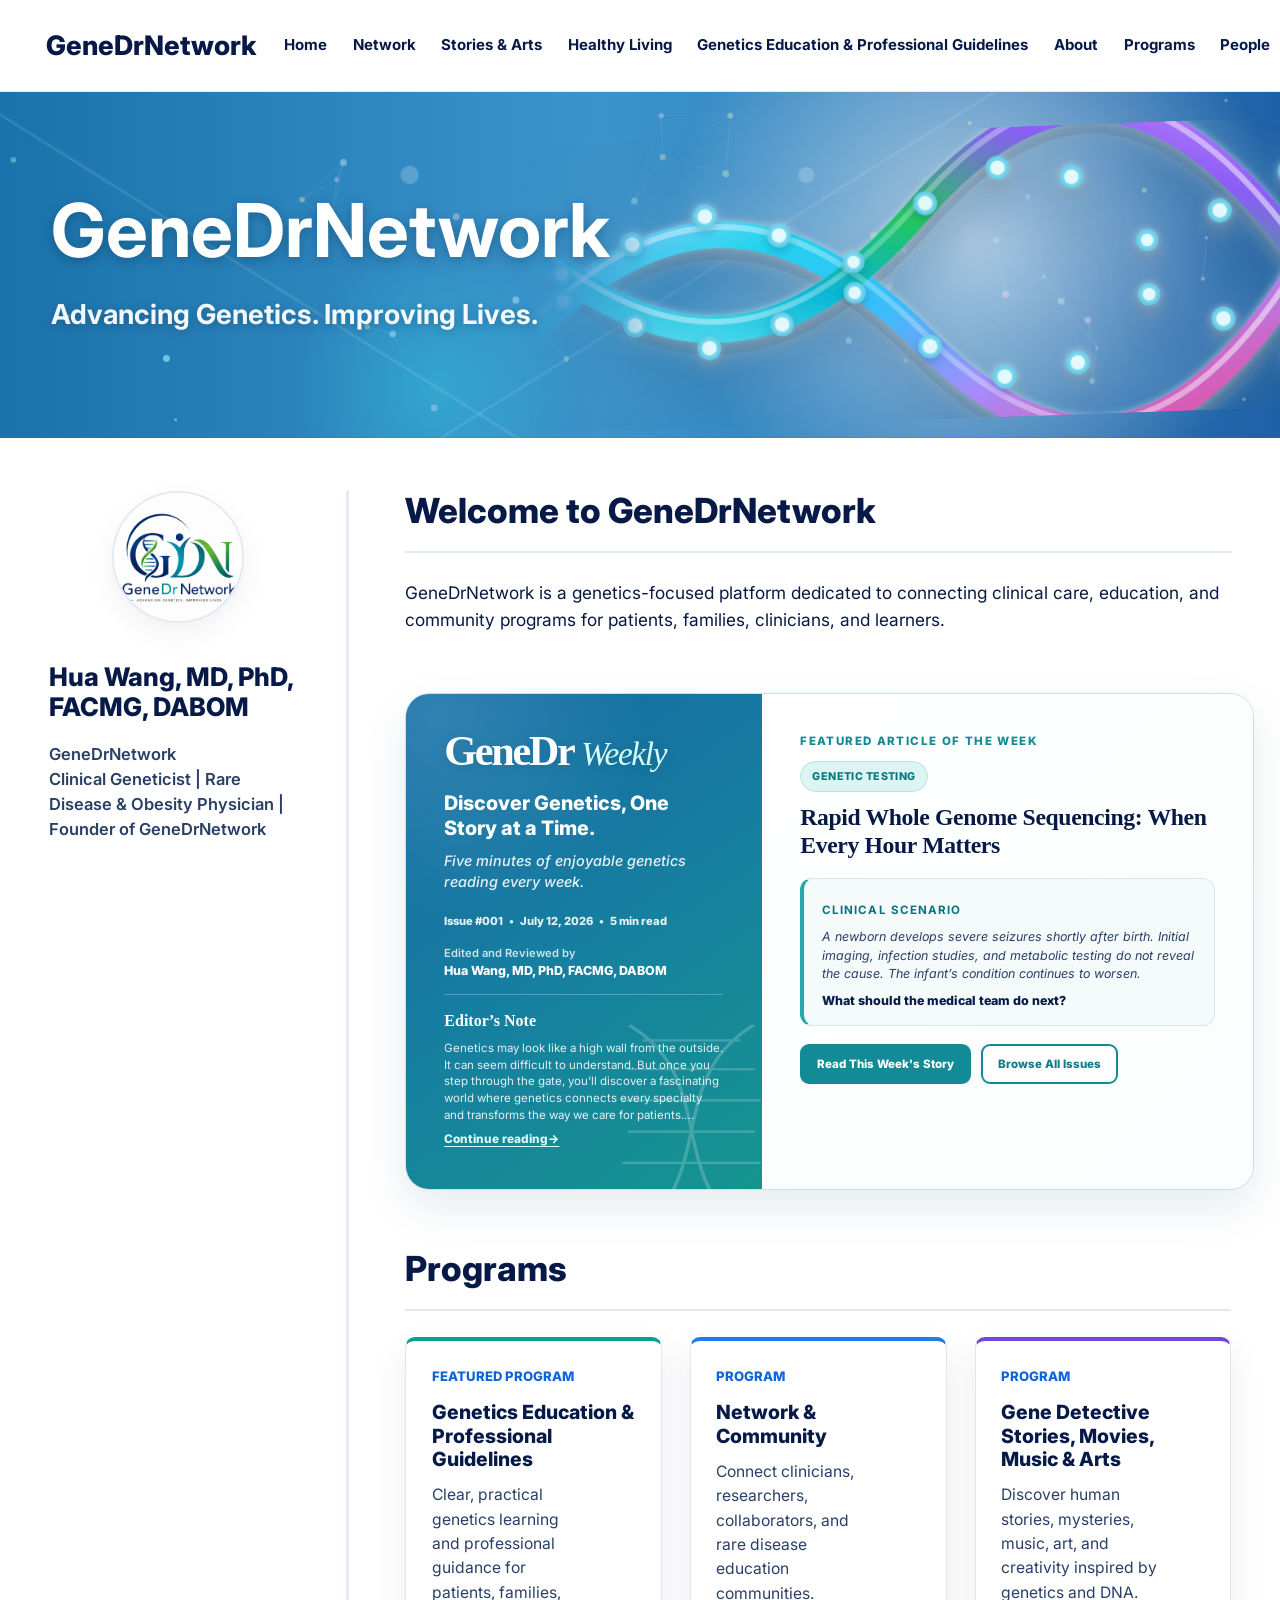
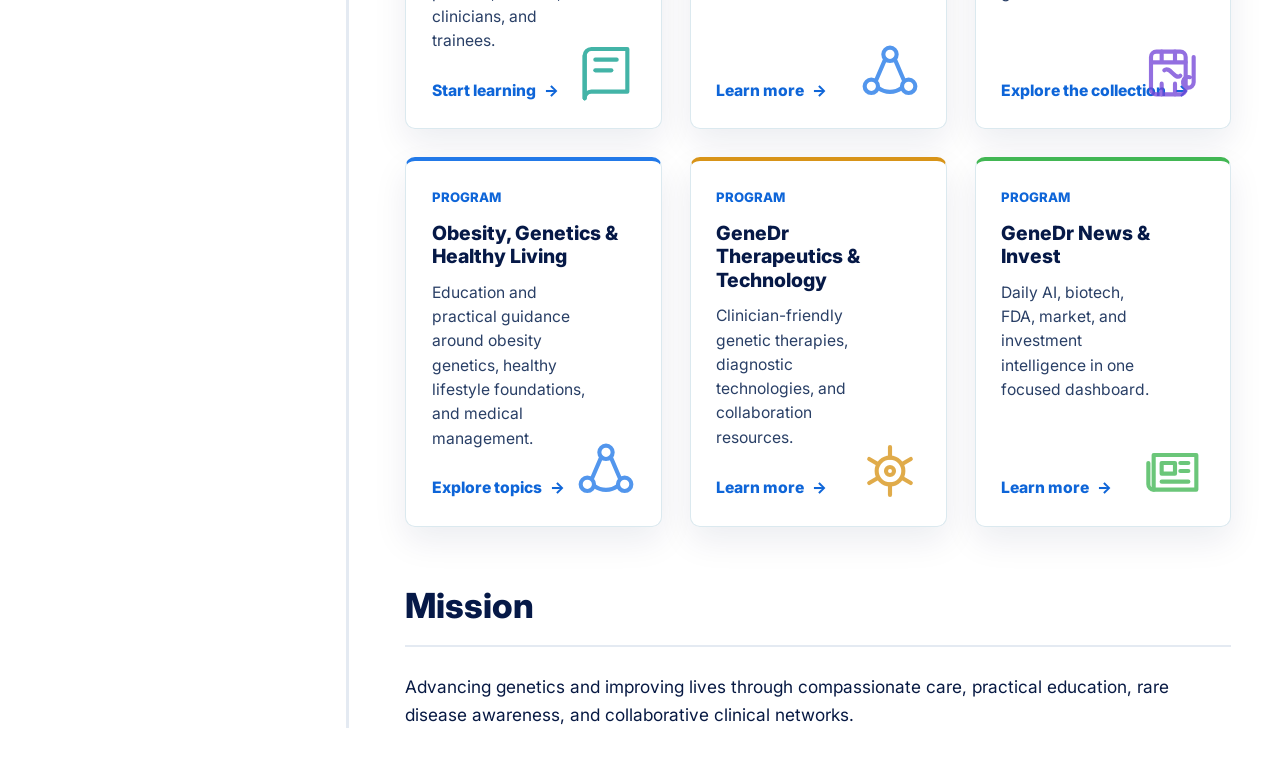
==== index.html @ 2ed2ae22 "Add GeneDr Weekly editorial workflow" ====
<!doctype html>
<html lang="en">
  <head>
    <meta charset="utf-8" />
    <meta name="viewport" content="width=device-width, initial-scale=1" />
    <meta
      name="description"
      content="GeneDrNetwork advances genetics and improves lives through clinical programs, network and community programs, genetics education, Gene Detective Stories, Movies, Music &amp; Arts, therapeutics and technology updates, and GeneDr News &amp; Invest."
    />
    <title>GeneDrNetwork</title>
    <link rel="icon" type="image/png" href="assets/genedrnetwork-logo.png" />
    <meta property="og:title" content="GeneDrNetwork" />
    <meta property="og:description" content="Advancing Genetics. Improving Lives." />
    <meta property="og:image" content="assets/genedrnetwork-logo.png" />
    <link rel="preconnect" href="https://fonts.googleapis.com" />
    <link rel="preconnect" href="https://fonts.gstatic.com" crossorigin />
    <link
      href="https://fonts.googleapis.com/css2?family=Inter:wght@400;500;600;700;800&display=swap"
      rel="stylesheet"
    />
    <link rel="stylesheet" href="styles.css?v=20260713-editorial" />
  </head>
  <body>
    <header class="site-header">
      <a class="site-title" href="#top">GeneDrNetwork</a>
      <nav class="site-nav" aria-label="Primary navigation">
        <a href="#top">Home</a>
        <a href="programs/network-community.html">Network</a>
        <a href="programs/genedrresearch.html">Stories &amp; Arts</a>
        <a href="programs/clinical-genetics-network.html">Healthy Living</a>
        <a href="programs/genetics-education.html">Genetics Education &amp; Professional Guidelines</a>
        <a href="#about">About</a>
        <a href="#programs">Programs</a>
        <a href="#people">People</a>
        <a href="mailto:info@genedrnetwork.org">Contact</a>
        <span class="search-icon" aria-hidden="true"></span>
      </nav>
    </header>

    <main id="top">
      <section class="hero-banner" aria-labelledby="page-title">
        <canvas id="network-canvas" aria-hidden="true"></canvas>
        <div class="hero-dna" aria-hidden="true">
          <svg viewBox="0 0 820 300" role="img">
            <defs>
              <linearGradient id="dnaLeft" x1="0" y1="0.2" x2="1" y2="0.8">
                <stop offset="0" stop-color="#7dd3fc" />
                <stop offset="0.18" stop-color="#22d3ee" />
                <stop offset="0.42" stop-color="#38bdf8" />
                <stop offset="0.68" stop-color="#a78bfa" />
                <stop offset="1" stop-color="#ec4899" />
              </linearGradient>
              <linearGradient id="dnaRight" x1="1" y1="0.1" x2="0" y2="0.9">
                <stop offset="0" stop-color="#c084fc" />
                <stop offset="0.22" stop-color="#8b5cf6" />
                <stop offset="0.5" stop-color="#22c55e" />
                <stop offset="0.72" stop-color="#06b6d4" />
                <stop offset="1" stop-color="#67e8f9" />
              </linearGradient>
              <linearGradient id="dnaHighlight" x1="0" y1="0" x2="1" y2="0">
                <stop offset="0" stop-color="#ffffff" stop-opacity="0.85" />
                <stop offset="0.45" stop-color="#ffffff" stop-opacity="0.35" />
                <stop offset="1" stop-color="#ffffff" stop-opacity="0.78" />
              </linearGradient>
              <linearGradient id="rungBlue" x1="0" y1="0" x2="1" y2="1">
                <stop offset="0" stop-color="#bff3ff" />
                <stop offset="0.55" stop-color="#38bdf8" />
                <stop offset="1" stop-color="#0f6fa8" />
              </linearGradient>
              <linearGradient id="rungPink" x1="0" y1="0" x2="1" y2="1">
                <stop offset="0" stop-color="#ffe1f4" />
                <stop offset="0.55" stop-color="#f472b6" />
                <stop offset="1" stop-color="#9d3a93" />
              </linearGradient>
              <linearGradient id="rungGreen" x1="0" y1="0" x2="1" y2="1">
                <stop offset="0" stop-color="#eaffb8" />
                <stop offset="0.55" stop-color="#84cc16" />
                <stop offset="1" stop-color="#29906b" />
              </linearGradient>
              <linearGradient id="rungYellow" x1="0" y1="0" x2="1" y2="1">
                <stop offset="0" stop-color="#fff7c2" />
                <stop offset="0.55" stop-color="#fbbf24" />
                <stop offset="1" stop-color="#d97706" />
              </linearGradient>
              <linearGradient id="rungPurple" x1="0" y1="0" x2="1" y2="1">
                <stop offset="0" stop-color="#eee5ff" />
                <stop offset="0.55" stop-color="#a78bfa" />
                <stop offset="1" stop-color="#6d28d9" />
              </linearGradient>
              <filter id="dnaSoftShadow" x="-20%" y="-30%" width="140%" height="160%">
                <feDropShadow dx="0" dy="10" stdDeviation="9" flood-color="#06264f" flood-opacity="0.28" />
                <feDropShadow dx="0" dy="0" stdDeviation="4" flood-color="#e0fbff" flood-opacity="0.55" />
              </filter>
            </defs>
            <g class="dna-helix-3d" filter="url(#dnaSoftShadow)">
              <path class="dna-strand dna-strand-shadow" d="M-20 218 C135 62 265 62 410 218 C550 368 690 360 840 94" />
              <path class="dna-strand dna-strand-shadow" d="M-20 82 C135 238 265 238 410 82 C550 -68 690 -60 840 206" />
              <path class="dna-strand dna-strand-left" d="M-20 218 C135 62 265 62 410 218 C550 368 690 360 840 94" />
              <path class="dna-strand dna-strand-right" d="M-20 82 C135 238 265 238 410 82 C550 -68 690 -60 840 206" />
              <path class="dna-strand-highlight" d="M-20 210 C135 54 265 54 410 210 C550 360 690 352 840 86" />
              <path class="dna-strand-highlight" d="M-20 74 C135 230 265 230 410 74 C550 -76 690 -68 840 198" />
              <g class="dna-rungs">
                <line class="rung-blue" x1="38" y1="164" x2="38" y2="136" />
                <line class="rung-green" x1="112" y1="108" x2="112" y2="192" />
                <line class="rung-pink" x1="188" y1="82" x2="188" y2="218" />
                <line class="rung-yellow" x1="264" y1="104" x2="264" y2="196" />
                <line class="rung-purple" x1="340" y1="166" x2="340" y2="134" />
                <line class="rung-blue" x1="416" y1="224" x2="416" y2="76" />
                <line class="rung-green" x1="492" y1="258" x2="492" y2="42" />
                <line class="rung-pink" x1="568" y1="246" x2="568" y2="54" />
                <line class="rung-yellow" x1="644" y1="178" x2="644" y2="122" />
                <line class="rung-purple" x1="720" y1="94" x2="720" y2="206" />
                <line class="rung-blue" x1="794" y1="56" x2="794" y2="244" />
              </g>
              <g class="dna-nodes">
                <circle cx="38" cy="164" r="9" />
                <circle cx="38" cy="136" r="9" />
                <circle cx="112" cy="108" r="10" />
                <circle cx="112" cy="192" r="10" />
                <circle cx="188" cy="82" r="10" />
                <circle cx="188" cy="218" r="10" />
                <circle cx="264" cy="104" r="10" />
                <circle cx="264" cy="196" r="10" />
                <circle cx="340" cy="166" r="9" />
                <circle cx="340" cy="134" r="9" />
                <circle cx="416" cy="224" r="10" />
                <circle cx="416" cy="76" r="10" />
                <circle cx="492" cy="258" r="10" />
                <circle cx="492" cy="42" r="10" />
                <circle cx="568" cy="246" r="10" />
                <circle cx="568" cy="54" r="10" />
                <circle cx="644" cy="178" r="9" />
                <circle cx="644" cy="122" r="9" />
                <circle cx="720" cy="94" r="10" />
                <circle cx="720" cy="206" r="10" />
                <circle cx="794" cy="56" r="10" />
                <circle cx="794" cy="244" r="10" />
              </g>
            </g>
          </svg>
        </div>
        <div class="hero-overlay">
          <h1 id="page-title">GeneDrNetwork</h1>
          <p>Advancing Genetics. Improving Lives.</p>
        </div>
      </section>

      <div class="page-shell">
        <aside class="profile-sidebar" id="people" aria-label="Founder profile">
          <img class="profile-logo" src="assets/genedrnetwork-logo.png" alt="GeneDrNetwork logo" />
          <h2>Hua Wang, MD, PhD, FACMG, DABOM</h2>
          <p class="profile-affiliation">GeneDrNetwork</p>
          <p>
            Clinical Geneticist | Rare Disease &amp; Obesity Physician | Founder of
            GeneDrNetwork
          </p>
        </aside>

        <article class="main-content">
          <section id="about">
            <h2>Welcome to GeneDrNetwork</h2>
            <p>
              GeneDrNetwork is a genetics-focused platform dedicated to connecting clinical
              care, education, and community programs for patients, families, clinicians,
              and learners.
            </p>
          </section>

          <section id="genedr-weekly" aria-labelledby="weekly-section-title">
            <div id="weekly-feature" aria-live="polite"></div>
          </section>

          <section id="programs">
            <h2>Programs</h2>
            <div class="program-grid">
              <a class="program-card program-card-education" href="programs/genetics-education.html">
                <span class="program-label">Featured program</span>
                <strong>Genetics Education &amp; Professional Guidelines</strong>
                <p>Clear, practical genetics learning and professional guidance for patients, families, clinicians, and trainees.</p>
                <span class="learn-more">Start learning</span>
                <span class="program-icon" aria-hidden="true">
                  <svg viewBox="0 0 24 24">
                    <path d="M4 5.5A2.5 2.5 0 0 1 6.5 3H20v16H6.5A2.5 2.5 0 0 0 4 21.5Z" />
                    <path d="M4 5.5v16" />
                    <path d="M8 7h8" />
                    <path d="M8 11h6" />
                  </svg>
                </span>
              </a>
              <a class="program-card program-card-cgn" href="programs/network-community.html">
                <span class="program-label">Program</span>
                <strong>Network &amp; Community</strong>
                <p>Connect clinicians, researchers, collaborators, and rare disease education communities.</p>
                <span class="learn-more">Learn more</span>
                <span class="program-icon" aria-hidden="true">
                  <svg viewBox="0 0 24 24">
                    <circle cx="12" cy="5" r="2.5" />
                    <circle cx="5" cy="17" r="2.5" />
                    <circle cx="19" cy="17" r="2.5" />
                    <path d="M10.2 6.8 6.8 14.7" />
                    <path d="M13.8 6.8 17.2 14.7" />
                    <path d="M7.6 17.6a7.2 7.2 0 0 0 8.8 0" />
                  </svg>
                </span>
              </a>
              <a class="program-card program-card-research" href="programs/genedrresearch.html">
                <span class="program-label">Program</span>
                <strong>Gene Detective Stories, Movies, Music &amp; Arts</strong>
                <p>Discover human stories, mysteries, music, art, and creativity inspired by genetics and DNA.</p>
                <span class="learn-more">Explore the collection</span>
                <span class="program-icon" aria-hidden="true">
                  <svg viewBox="0 0 24 24">
                    <rect x="3" y="4" width="13" height="16" rx="2" />
                    <path d="M3 8h13M7 4v4m5-4v4M7 16v4m5-4v4M8 11c2-2 4 4 6 2" />
                    <path d="M19 6v9.5a2 2 0 1 1-1.5-1.94" />
                  </svg>
                </span>
              </a>
              <a class="program-card program-card-cgn" href="programs/clinical-genetics-network.html">
                <span class="program-label">Program</span>
                <strong>Obesity, Genetics &amp; Healthy Living</strong>
                <p>Education and practical guidance around obesity genetics, healthy lifestyle foundations, and medical management.</p>
                <span class="learn-more">Explore topics</span>
                <span class="program-icon" aria-hidden="true">
                  <svg viewBox="0 0 24 24">
                    <circle cx="12" cy="5" r="2.5" />
                    <circle cx="5" cy="17" r="2.5" />
                    <circle cx="19" cy="17" r="2.5" />
                    <path d="M10.2 6.8 6.8 14.7" />
                    <path d="M13.8 6.8 17.2 14.7" />
                    <path d="M7.6 17.6a7.2 7.2 0 0 0 8.8 0" />
                  </svg>
                </span>
              </a>
              <a class="program-card program-card-technology" href="programs/therapeutics-technology-updates.html?v=20260620-6">
                <span class="program-label">Program</span>
                <strong>GeneDr Therapeutics &amp; Technology</strong>
                <p>Clinician-friendly genetic therapies, diagnostic technologies, and collaboration resources.</p>
                <span class="learn-more">Learn more</span>
                <span class="program-icon" aria-hidden="true">
                  <svg viewBox="0 0 24 24">
                    <path d="M12 3v4" />
                    <path d="M12 17v4" />
                    <path d="M4.2 7.5 7.6 9.5" />
                    <path d="M16.4 14.5l3.4 2" />
                    <path d="M19.8 7.5l-3.4 2" />
                    <path d="M7.6 14.5l-3.4 2" />
                    <circle cx="12" cy="12" r="5" />
                    <circle cx="12" cy="12" r="1.5" />
                  </svg>
                </span>
              </a>
              <a class="program-card program-card-news" href="programs/genedrnews.html">
                <span class="program-label">Program</span>
                <strong>GeneDr News &amp; Invest</strong>
                <p>Daily AI, biotech, FDA, market, and investment intelligence in one focused dashboard.</p>
                <span class="learn-more">Learn more</span>
                <span class="program-icon" aria-hidden="true">
                  <svg viewBox="0 0 24 24">
                    <path d="M4 6h16v13H4z" />
                    <path d="M7 9h5v4H7z" />
                    <path d="M14 9h3" />
                    <path d="M14 12h3" />
                    <path d="M7 16h10" />
                    <path d="M2 9v8a2 2 0 0 0 2 2" />
                  </svg>
                </span>
              </a>
            </div>
          </section>

          <section>
            <h2>Mission</h2>
            <p>
              Advancing genetics and improving lives through compassionate care, practical
              education, rare disease awareness, and collaborative clinical networks.
            </p>
          </section>
        </article>
      </div>
    </main>
    <script src="data/genedr-weekly-settings.js?v=20260713-editorial"></script>
    <script src="data/genedr-weekly-issues.js?v=20260713-editorial"></script>
    <script src="assets/genedr-weekly.js?v=20260713-editorial"></script>
    <script src="script.js"></script>
  </body>
</html>
---- styles.css ----
:root {
  --ink: #071943;
  --muted: #293f66;
  --line: #e4eaf2;
  --teal: #1daec4;
  --navy: #061947;
  --blue: #2279e8;
  --green: #42b754;
  --purple: #7547d8;
  --sidebar: #f7fbfd;
  --soft-blue: #eaf7fb;
}

* {
  box-sizing: border-box;
}

html {
  scroll-behavior: smooth;
  scroll-padding-top: 96px;
}

body {
  margin: 0;
  color: var(--ink);
  background: #fff;
  font-family: "Inter", Arial, sans-serif;
  line-height: 1.6;
}

a {
  color: inherit;
  text-decoration: none;
}

.site-header {
  display: flex;
  align-items: center;
  justify-content: space-between;
  gap: 28px;
  min-height: 92px;
  padding: 0 clamp(24px, 3.6vw, 58px);
  background: #fff;
  border-bottom: 1px solid rgba(228, 234, 242, 0.95);
  box-shadow: 0 1px 10px rgba(6, 25, 71, 0.04);
}

.site-title {
  color: var(--navy);
  font-size: clamp(1.42rem, 2.1vw, 2.05rem);
  font-weight: 800;
  letter-spacing: 0;
}

.site-nav {
  display: flex;
  align-items: center;
  gap: clamp(14px, 2vw, 34px);
  color: var(--navy);
  font-size: clamp(0.94rem, 1.08vw, 1.18rem);
  font-weight: 700;
}

.site-nav a {
  white-space: nowrap;
}

.site-nav a:hover,
.site-nav a:focus-visible {
  color: var(--navy);
}

.search-icon {
  position: relative;
  display: inline-block;
  width: 28px;
  height: 28px;
  border: 4px solid var(--navy);
  border-radius: 50%;
}

.search-icon::after {
  position: absolute;
  right: -11px;
  bottom: -8px;
  width: 14px;
  height: 4px;
  border-radius: 999px;
  content: "";
  background: var(--navy);
  transform: rotate(45deg);
}

.hero-banner {
  position: relative;
  min-height: clamp(250px, 27vw, 390px);
  overflow: hidden;
  color: #fff;
  background:
    radial-gradient(circle at 76% 42%, rgba(255, 255, 255, 0.62), transparent 19rem),
    radial-gradient(circle at 34% 86%, rgba(50, 216, 236, 0.34), transparent 9rem),
    linear-gradient(90deg, rgba(26, 114, 171, 0.96) 0%, rgba(64, 153, 208, 0.84) 47%, rgba(30, 95, 165, 0.92) 100%),
    #267cb4;
  background-position: center;
  background-size: cover;
}

.hero-banner::before {
  position: absolute;
  inset: 0;
  content: "";
  background-image:
    radial-gradient(circle at 13% 77%, rgba(133, 234, 245, 0.72) 0 3px, transparent 4px),
    radial-gradient(circle at 32% 24%, rgba(255, 255, 255, 0.22) 0 8px, transparent 10px),
    radial-gradient(circle at 41% 46%, rgba(255, 255, 255, 0.24) 0 4px, transparent 6px),
    radial-gradient(circle at 63% 24%, rgba(255, 255, 255, 0.2) 0 7px, transparent 9px),
    linear-gradient(32deg, transparent 0 28%, rgba(255, 255, 255, 0.13) 28.2%, transparent 28.5% 100%),
    linear-gradient(148deg, transparent 0 54%, rgba(255, 255, 255, 0.12) 54.2%, transparent 54.5% 100%);
  opacity: 0.95;
}

#network-canvas {
  position: absolute;
  inset: 0;
  z-index: 0;
  width: 100%;
  height: 100%;
  opacity: 0.62;
}

.hero-dna {
  position: absolute;
  top: 53%;
  right: clamp(-118px, -3vw, -34px);
  z-index: 1;
  width: clamp(660px, 62vw, 1040px);
  transform: translateY(-50%) rotate(-2deg);
  filter:
    drop-shadow(0 24px 28px rgba(5, 40, 89, 0.28))
    drop-shadow(0 0 24px rgba(205, 246, 255, 0.28));
  -webkit-mask-image: linear-gradient(90deg, transparent 0%, rgba(0, 0, 0, 0.28) 5%, #000 16%);
  mask-image: linear-gradient(90deg, transparent 0%, rgba(0, 0, 0, 0.28) 5%, #000 16%);
  -webkit-mask-size: 100% 100%;
  mask-size: 100% 100%;
}

.hero-dna::before {
  position: absolute;
  inset: 0 auto 0 -1px;
  z-index: 1;
  width: 24%;
  content: "";
  pointer-events: none;
  background: linear-gradient(90deg, rgba(45, 134, 194, 0.45), rgba(45, 134, 194, 0));
}

.hero-dna svg {
  display: block;
  width: 100%;
}

.dna-strand {
  fill: none;
  stroke-width: 28;
  stroke-linecap: round;
  stroke-linejoin: round;
}

.dna-strand-shadow {
  stroke: rgba(7, 31, 80, 0.18);
  stroke-width: 34;
  transform: translateY(9px);
}

.dna-strand-left {
  stroke: url("#dnaLeft");
}

.dna-strand-right {
  stroke: url("#dnaRight");
}

.dna-strand-highlight {
  fill: none;
  stroke: url("#dnaHighlight");
  stroke-linecap: round;
  stroke-width: 6;
  opacity: 0.72;
}

.dna-rungs line {
  stroke-linecap: round;
  stroke-width: 15;
  filter: drop-shadow(0 5px 5px rgba(5, 40, 89, 0.28));
}

.dna-rungs line:nth-child(odd) {
  opacity: 0.94;
}

.rung-blue {
  stroke: url("#rungBlue");
}

.rung-pink {
  stroke: url("#rungPink");
}

.rung-green {
  stroke: url("#rungGreen");
}

.rung-yellow {
  stroke: url("#rungYellow");
}

.rung-purple {
  stroke: url("#rungPurple");
}

.dna-nodes circle {
  fill: rgba(232, 252, 255, 0.96);
  stroke: rgba(105, 210, 233, 0.88);
  stroke-width: 5;
  filter: drop-shadow(0 4px 5px rgba(5, 40, 89, 0.24));
}

.hero-overlay {
  position: relative;
  z-index: 2;
  display: grid;
  align-content: center;
  min-height: inherit;
  width: min(58%, 900px);
  padding: clamp(42px, 5.2vw, 82px) clamp(28px, 4vw, 74px);
}

.hero-banner h1 {
  margin: 0;
  color: #fff;
  font-size: clamp(3.2rem, 5.8vw, 6.2rem);
  line-height: 0.98;
  letter-spacing: 0;
  text-shadow: 0 3px 12px rgba(6, 38, 62, 0.34);
}

.hero-banner p {
  margin: clamp(18px, 2vw, 30px) 0 0;
  color: rgba(255, 255, 255, 0.94);
  font-size: clamp(1.45rem, 2.15vw, 2.4rem);
  font-weight: 700;
  text-shadow: 0 2px 10px rgba(6, 38, 62, 0.3);
}

.education-page .hero-banner {
  min-height: clamp(78px, 8vw, 112px);
}

.education-page .hero-overlay {
  padding-top: clamp(12px, 1.45vw, 20px);
  padding-bottom: clamp(12px, 1.45vw, 20px);
}

.education-page .hero-banner h1 {
  font-size: clamp(1.45rem, 2.45vw, 2.65rem);
  line-height: 1.04;
}

.education-page .hero-banner p {
  margin-top: clamp(4px, 0.55vw, 8px);
  font-size: clamp(0.78rem, 0.95vw, 1rem);
  line-height: 1.24;
}

.education-page .page-shell {
  padding-top: clamp(16px, 2vw, 26px);
}

.education-page .back-link {
  margin-bottom: 12px;
}

.education-page #education-overview h2 {
  font-size: clamp(1.65rem, 2.2vw, 2.35rem);
}

.education-page #education-overview > p:not(.eyebrow) {
  max-width: 860px;
  font-size: 0.98rem;
}

.education-page .education-paths {
  margin-top: 18px;
}

.page-shell {
  display: grid;
  grid-template-columns: minmax(220px, 300px) minmax(0, 1fr);
  gap: clamp(38px, 4.4vw, 74px);
  padding: clamp(36px, 4.2vw, 54px) clamp(28px, 3.8vw, 68px);
}

.profile-sidebar {
  padding: 0 clamp(24px, 3vw, 54px) 0 0;
  border-right: 3px solid var(--line);
  color: var(--muted);
}

.profile-logo {
  display: block;
  width: clamp(132px, 10vw, 172px);
  height: clamp(132px, 10vw, 172px);
  margin: 0 auto clamp(28px, 3vw, 42px);
  border: 2px solid var(--line);
  border-radius: 50%;
  object-fit: contain;
  background: #fff;
  box-shadow: 0 10px 28px rgba(6, 25, 71, 0.06);
}

.profile-sidebar h2 {
  margin: 0 0 20px;
  color: var(--navy);
  font-size: clamp(1.42rem, 2vw, 2.1rem);
  line-height: 1.18;
  font-weight: 800;
}

.profile-affiliation {
  margin: 0 0 4px;
  color: var(--muted);
  font-size: clamp(1.05rem, 1.2vw, 1.28rem);
  font-weight: 700;
}

.profile-sidebar p {
  margin: 0;
  color: var(--muted);
  font-size: clamp(1.03rem, 1.18vw, 1.22rem);
  font-weight: 600;
  line-height: 1.52;
}

.main-content {
  max-width: none;
  color: var(--ink);
  font-size: clamp(1.08rem, 1.35vw, 1.48rem);
}

.main-content section + section {
  margin-top: clamp(38px, 4.6vw, 66px);
}

.main-content section {
  scroll-margin-top: 96px;
}

.main-content h2 {
  margin: 0 0 26px;
  padding-bottom: 20px;
  border-bottom: 2px solid var(--line);
  color: var(--navy);
  font-size: clamp(2rem, 2.7vw, 3rem);
  line-height: 1.14;
  font-weight: 800;
}

.main-content p {
  margin: 0;
}

/* GeneDr Weekly */
#genedr-weekly { margin-right: max(-1 * clamp(12px, 1.8vw, 28px), -28px); }
.weekly-card { position: relative; display: grid; grid-template-columns: minmax(300px,.84fr) minmax(0,1.16fr); min-height: clamp(300px,22vw,350px); overflow: hidden; border: 1px solid #c8e1e8; border-radius: 24px; background: #fff; box-shadow: 0 18px 44px rgba(19,82,111,.11); }
.weekly-intro::after,.weekly-article-header::after { position: absolute; right: -52px; bottom: -64px; width: 245px; height: 245px; border-radius: 50%; content: ""; opacity: .2; background: url("data:image/svg+xml,%3Csvg xmlns='http://www.w3.org/2000/svg' viewBox='0 0 220 220'%3E%3Cg fill='none' stroke='%23ffffff' stroke-width='3'%3E%3Cpath d='M48 12c92 48 32 148 124 196M172 12C80 60 140 160 48 208'/%3E%3Cpath d='M66 29h88M53 55h114M48 83h124M53 111h114M48 139h124M58 167h104M74 193h72' stroke-width='2'/%3E%3C/g%3E%3C/svg%3E") center/contain no-repeat; pointer-events: none; }
.weekly-intro { position: relative; z-index: 1; padding: clamp(28px,3vw,44px); color: #fff; background: radial-gradient(circle at 8% 4%,rgba(138,218,235,.22),transparent 13rem),linear-gradient(145deg,#1767a2 0%,#167fa0 50%,#15958f 100%); }
.weekly-kicker,.weekly-overline { margin: 0 0 9px!important; color: #13838d; font-size: clamp(.72rem,.82vw,.88rem); font-weight: 800; letter-spacing: .12em; text-transform: uppercase; }
.weekly-wordmark { position: relative; z-index: 1; margin: 0!important; color: #093b63; white-space: nowrap; line-height: .88; }
.weekly-wordmark span { font-family: Georgia,"Times New Roman",serif; font-size: clamp(2.65rem,4.2vw,4.35rem); font-weight: 700; letter-spacing: -.055em; }
.weekly-wordmark em { margin-left: .08em; color: #14939d; font-family: Georgia,"Times New Roman",serif; font-size: clamp(2rem,3.3vw,3.45rem); font-weight: 500; letter-spacing: -.04em; }
.weekly-intro .weekly-wordmark span { font-size: clamp(2.5rem,3.3vw,3.55rem); }
.weekly-intro .weekly-wordmark em { font-size: clamp(1.9rem,2.6vw,2.8rem); }
.weekly-intro .weekly-wordmark,.weekly-article-header .weekly-wordmark { color: #fff; text-shadow: 0 2px 12px rgba(7,55,91,.18); }
.weekly-intro .weekly-wordmark em,.weekly-article-header .weekly-wordmark em { color: #d7fffb; }
.main-content .weekly-intro h2 { position: relative; z-index: 1; margin: 22px 0 0; padding: 0; border: 0; color: #fff; font-size: clamp(1.22rem,1.55vw,1.6rem); line-height: 1.24; }
.weekly-tagline { margin-top: 10px!important; color: #49697b; font-size: clamp(.9rem,.98vw,1rem); font-style: italic; font-weight: 500; line-height: 1.45; }
.weekly-meta { margin-top: 21px!important; color: #416477; font-size: clamp(.7rem,.76vw,.82rem); font-weight: 800; }
.weekly-meta span { padding: 0 4px; color: #15919b; }
.weekly-intro .weekly-tagline,.weekly-intro .weekly-meta { position: relative; z-index: 1; color: rgba(255,255,255,.9); }
.weekly-intro .weekly-meta span { color: #c8fffa; }
.weekly-article-header .weekly-category { border-color: rgba(255,255,255,.42); color: #fff; background: rgba(255,255,255,.14); box-shadow: inset 0 1px 0 rgba(255,255,255,.12); }
.weekly-category { display: inline-flex; width: fit-content; margin-top: 12px; padding: 6px 11px; border: 1px solid #b8e2df; border-radius: 999px; color: #087781; background: #ddf5f2; font-size: clamp(.67rem,.72vw,.76rem); font-weight: 800; letter-spacing: .04em; text-transform: uppercase; }
.weekly-story { position: relative; z-index: 1; padding: clamp(28px,3vw,44px); background: linear-gradient(135deg,#fff 0%,#fbfefe 100%); }
.weekly-overline { color: #168a94; }
.weekly-story>.weekly-category { margin: 0 0 12px; }
.weekly-story h3 { max-width: 780px; margin: 0; color: var(--navy); font-family: Georgia,"Times New Roman",serif; font-size: clamp(1.45rem,1.85vw,2rem); font-weight: 700; line-height: 1.18; letter-spacing: -.015em; }
.weekly-editor-credit { position: relative; z-index: 1; display: grid; gap: 2px; margin-top: 15px; font-size: .75rem; line-height: 1.35; }
.weekly-editor-credit span { color: #5a7182; font-size: .7rem; font-weight: 600; }
.weekly-editor-credit strong { color: #17345f; font-size: .78rem; font-weight: 800; }
.weekly-editor-credit-on-dark span { color: rgba(255,255,255,.78); }
.weekly-editor-credit-on-dark strong { color: #fff; }
.weekly-note-preview { position: relative; z-index: 1; margin-top: 14px; padding-top: 13px; border-top: 1px solid rgba(255,255,255,.25); }
.weekly-note-preview h3 { margin: 0; color: #fff; font-family: Georgia,"Times New Roman",serif; font-size: 1rem; }
.weekly-note-preview p { margin: 6px 0 0; color: rgba(255,255,255,.88); font-size: clamp(.72rem,.76vw,.8rem); line-height: 1.45; }
.weekly-note-preview a { display: inline-flex; margin-top: 7px; color: #d7fffb; font-size: .74rem; font-weight: 800; text-decoration: underline; text-decoration-thickness: 1px; text-underline-offset: 3px; }
.weekly-note-preview a:hover,.weekly-note-preview a:focus-visible { color: #fff; }
.weekly-scenario { margin-top: 18px; padding: 15px 18px; border: 1px solid #d6e8ec; border-left: 4px solid #25a9ad; border-radius: 12px; background: #f5fafb; }
.weekly-scenario strong { color: #0a7180; font-size: clamp(.72rem,.78vw,.82rem); letter-spacing: .09em; text-transform: uppercase; }
.weekly-scenario p { margin-top: 7px; color: var(--muted); font-size: clamp(.78rem,.86vw,.92rem); line-height: 1.48; }
.weekly-scenario .weekly-question { margin-top: 8px; color: var(--navy); font-weight: 800; }
.weekly-actions { display: flex; flex-wrap: wrap; gap: 10px; margin-top: 18px; }
.weekly-button { display: inline-flex; min-height: 40px; padding: 8px 15px; border: 2px solid #138b96; border-radius: 9px; align-items: center; font-size: clamp(.72rem,.78vw,.84rem); font-weight: 800; transition: transform 160ms ease,box-shadow 160ms ease; }
.weekly-button:hover,.weekly-button:focus-visible { transform: translateY(-2px); box-shadow: 0 8px 18px rgba(6,25,71,.14); }
.weekly-button-primary { color: #fff; background: #138b96; }
.weekly-button-secondary { color: #117b87; background: #fff; }
.weekly-page { background: linear-gradient(180deg,#f4fafc 0%,#f8fbfc 45%,#fff 100%); }
.weekly-page-shell { width: min(100% - 48px,1040px); margin: 0 auto; padding: clamp(36px,6vw,76px) 0 90px; }
.weekly-page-shell>.back-link,.weekly-article>.back-link { color: #0b7d89; }
.weekly-archive-header,.weekly-article-header { margin-bottom: 36px; padding: clamp(30px,5vw,58px); border-radius: 22px; color: #fff; background: radial-gradient(circle at 92% 14%,rgba(90,223,205,.3),transparent 16rem),linear-gradient(135deg,#071d50,#0c5c78); box-shadow: 0 18px 42px rgba(6,25,71,.16); }
.weekly-archive-header h1,.weekly-article-header h1 { margin: 0; color: #fff; font-size: clamp(2.1rem,4.6vw,4rem); line-height: 1.08; }
.weekly-archive-header>p:last-child { margin: 13px 0 0; color: #c8e0ea; }
.weekly-archive-filters { display: flex; flex-wrap: wrap; gap: 9px; margin: -12px 0 26px; }
.weekly-archive-filters button { min-height: 36px; padding: 7px 12px; border: 1px solid #b8d7de; border-radius: 999px; color: #167781; background: #fff; font: inherit; font-size: .75rem; font-weight: 800; cursor: pointer; transition: color 160ms ease,background 160ms ease,border-color 160ms ease; }
.weekly-archive-filters button:hover,.weekly-archive-filters button:focus-visible,.weekly-archive-filters button.is-active { border-color: #138b96; color: #fff; background: #138b96; }
.weekly-archive-empty { margin: 0; padding: 28px; border: 1px dashed #bcd6dd; border-radius: 14px; color: #526b7d; background: #fff; text-align: center; }
.weekly-archive-list { display: grid; gap: 20px; }
.weekly-archive-card { display: block; padding: clamp(25px,4vw,40px); border: 1px solid #d7e3ea; border-left: 5px solid #159ba5; border-radius: 16px; background: #fff; box-shadow: 0 12px 28px rgba(6,25,71,.07); transition: transform 160ms ease,box-shadow 160ms ease; }
.weekly-archive-card:hover,.weekly-archive-card:focus-visible { transform: translateY(-3px); box-shadow: 0 19px 38px rgba(6,25,71,.13); }
.weekly-archive-meta,.weekly-archive-footer,.weekly-article-meta { display: flex; flex-wrap: wrap; gap: 9px 20px; align-items: center; color: #5d7087; font-size: .78rem; font-weight: 800; text-transform: uppercase; }
.weekly-archive-card h2 { margin: 12px 0 8px; color: var(--navy); font-size: clamp(1.4rem,2.4vw,2rem); line-height: 1.2; }
.weekly-archive-card>p { margin: 0; color: var(--muted); }
.weekly-archive-footer { justify-content: space-between; margin-top: 22px; }
.weekly-archive-footer .weekly-category,.weekly-article-meta .weekly-category { margin: 0; }
.weekly-article { color: #243b53; font-size: 1.2rem; font-weight: 500; line-height: 1.7; }
.weekly-article-links { display: flex; justify-content: space-between; gap: 18px; margin-bottom: 18px; font-size: .85rem; font-weight: 800; }
.weekly-article-links .back-link { color: #0b7d89; }
.weekly-article-header { position: relative; overflow: hidden; margin-bottom: 26px; border: 1px solid rgba(20,119,150,.34); color: #fff; background: radial-gradient(circle at 90% 6%,rgba(145,226,225,.28),transparent 18rem),linear-gradient(135deg,#1d70aa 0%,#187f9e 52%,#18958e 100%); box-shadow: 0 18px 42px rgba(18,93,126,.16); }
.weekly-article-header::after { right: -25px; bottom: -72px; width: 300px; height: 300px; opacity: .18; }
.weekly-article-header .weekly-wordmark { margin-bottom: 24px!important; }
.weekly-article-deck { position: relative; z-index: 1; margin: 0; color: #fff; font-family: Georgia,"Times New Roman",serif; font-size: clamp(1.25rem,2.2vw,1.75rem); font-weight: 700; line-height: 1.25; }
.weekly-article-header .weekly-tagline { position: relative; z-index: 1; color: rgba(255,255,255,.9); }
.weekly-article-header h1 { position: relative; z-index: 1; max-width: 820px; margin: 30px 0 0; color: #fff; font-family: Georgia,"Times New Roman",serif; font-size: clamp(2rem,4.2vw,3.7rem); line-height: 1.08; letter-spacing: -.025em; }
.weekly-article-subtitle { position: relative; z-index: 1; max-width: 760px; margin: 16px 0 0; color: rgba(255,255,255,.88); font-size: clamp(.95rem,1.5vw,1.18rem); line-height: 1.5; }
.weekly-article-meta { position: relative; z-index: 1; margin-top: 22px; color: rgba(255,255,255,.92); text-transform: none; }
.weekly-article-meta b { padding: 0 5px; color: #c9fffb; }
.weekly-article-meta .weekly-category { margin: 0; }
.weekly-article-header .weekly-editor-credit { margin-top: 14px; }
.weekly-article-category { position: relative; z-index: 1; margin-top: 18px; }
.weekly-article section { position: relative; padding: clamp(27px,4vw,44px); border: 1px solid #d3e4e9; border-radius: 18px; background: linear-gradient(145deg,#fff,#f8fcfd); box-shadow: 0 10px 26px rgba(18,73,101,.065); }
.weekly-article section+section,.weekly-article aside+section { margin-top: 20px; }
.weekly-article section h2 { margin: 0 0 17px; color: #087d89; font-family: Georgia,"Times New Roman",serif; font-size: clamp(1.4rem,2.4vw,2rem); }
.weekly-article section h2::before { display: inline-block; width: .55em; height: .55em; margin-right: .48em; border: 2px solid #52b7b4; border-radius: 50%; content: ""; vertical-align: .08em; box-shadow: inset 0 0 0 3px #e8f7f5; }
.weekly-article section h3 { margin: 25px 0 10px; color: #17345f; font-family: Georgia,"Times New Roman",serif; font-size: 1.16em; line-height: 1.3; }
.weekly-article section h2+h3 { margin-top: 0; }
.weekly-article section p { margin: 0; color: #243b53; font-weight: 500; line-height: 1.7; }
.weekly-article section p+p { margin-top: 15px; }
.weekly-article section:first-of-type p:first-of-type,.weekly-article section:first-of-type em { color: #243b53; font-weight: 500; }
.weekly-article section:first-of-type p:last-child,.weekly-article section:first-of-type strong { color: #17345f; font-weight: 800; }
.weekly-article li { color: #243b53; font-weight: 500; line-height: 1.7; }
.weekly-article li+li { margin-top: 9px; }
.weekly-editors-note { scroll-margin-top: 24px; padding: clamp(27px,4vw,44px); border: 1px solid #bcdedd; border-left: 5px solid #159ba5; border-radius: 18px; background: linear-gradient(145deg,#f2fbfa,#fff); box-shadow: 0 10px 26px rgba(18,73,101,.065); }
.weekly-editors-note h2 { margin: 0 0 17px; color: #087d89; font-family: Georgia,"Times New Roman",serif; font-size: clamp(1.4rem,2.4vw,2rem); }
.weekly-editors-note p { margin: 0; color: #243b53; font-weight: 500; line-height: 1.7; }
.weekly-editors-note p+p { margin-top: 15px; }
.weekly-editors-note .weekly-editor-note-closing { color: #17345f; font-weight: 700; }
.weekly-disclaimer { margin: 34px 0 0; padding: 20px 24px; border: 1px solid #d8e7eb; border-radius: 12px; color: #243b53; background: #edf6f7; font-size: 1.02rem; font-weight: 500; line-height: 1.7; }
.weekly-share-actions { display: flex; flex-wrap: wrap; gap: 10px; align-items: center; margin: 0 0 20px; padding: 15px 18px; border: 1px solid #d3e4e9; border-radius: 14px; background: #fff; box-shadow: 0 8px 20px rgba(18,73,101,.05); }
.weekly-share-actions button { font-family: inherit; cursor: pointer; }
.weekly-share-status { color: #087781; font-size: .8rem; font-weight: 800; }
.weekly-print-footer { display: none; }

@media (max-width: 820px) { .weekly-card { grid-template-columns: 1fr; } #genedr-weekly { margin-right: 0; } }
@media (max-width: 560px) { .weekly-wordmark span { font-size: clamp(2rem,10.5vw,2.65rem); } .weekly-wordmark em { font-size: clamp(1.5rem,7.8vw,2rem); } .weekly-intro .weekly-wordmark span { font-size: clamp(2rem,10.5vw,2.65rem); } .weekly-intro .weekly-wordmark em { font-size: clamp(1.5rem,7.8vw,2rem); } .weekly-page-shell { width: calc(100vw - 28px); max-width: 1040px; padding-top: 28px; } .weekly-article { width: 100%; min-width: 0; max-width: calc(100vw - 28px); } .weekly-article-header { width: 100%; min-width: 0; max-width: calc(100vw - 28px); padding: 30px; } .weekly-article-header h1 { overflow-wrap: anywhere; } .weekly-article-meta>span:first-child { flex: 0 0 100%; } .weekly-actions,.weekly-share-actions { flex-direction: column; align-items: stretch; } .weekly-button { justify-content: center; } .weekly-article-links { width: 100%; max-width: calc(100vw - 28px); font-size: .76rem; } .weekly-page .site-header { min-height: 76px; padding: 0 18px; } .weekly-page .site-nav { gap: 14px; font-size: .8rem; } }

@media print {
  @page {
    size: Letter;
    margin: .68in .62in .78in;
    @bottom-center { content: "Page " counter(page); color: #587082; font: 9pt Arial,sans-serif; }
  }
  html,body { color: #183853!important; background: #fff!important; font: 10.5pt/1.55 Georgia,"Times New Roman",serif; print-color-adjust: exact; -webkit-print-color-adjust: exact; }
  .weekly-printing .site-header,.weekly-printing .manager-header,.weekly-printing .weekly-article-links,.weekly-printing .weekly-share-actions { display: none!important; }
  .weekly-print-article .weekly-page-shell { width: auto; margin: 0; padding: 0; }
  .weekly-print-manager .manager-shell>*,.weekly-print-manager .manager-preview>.manager-panel-heading { display: none!important; }
  .weekly-print-manager .manager-shell,.weekly-print-manager .manager-preview,.weekly-print-manager #manager-preview-content { display: block!important; width: auto; margin: 0; padding: 0; border: 0; box-shadow: none; }
  .weekly-printing .weekly-article { max-width: none!important; color: #183853; font-size: 10.5pt; }
  .weekly-printing .weekly-article-header { margin: 0 0 20pt; padding: 20pt 22pt; border: 1pt solid #74b9c2; border-top: 8pt solid #168b98; border-radius: 10pt; color: #123e61; background: #fff!important; box-shadow: none; }
  .weekly-printing .weekly-article-header::after { opacity: .08; }
  .weekly-printing .weekly-article-header .weekly-wordmark { color: #1767a2; text-shadow: none; }
  .weekly-printing .weekly-article-header .weekly-wordmark em { color: #168f98; }
  .weekly-printing .weekly-article-deck,.weekly-printing .weekly-article-header h1 { color: #123e61; }
  .weekly-printing .weekly-article-header .weekly-tagline,.weekly-printing .weekly-article-subtitle,.weekly-printing .weekly-article-meta { color: #49697b; }
  .weekly-printing .weekly-article-header .weekly-category { border-color: #80c7c8; color: #087781; background: #e8f7f5; }
  .weekly-printing .weekly-article section,.weekly-printing .weekly-editors-note { margin-top: 12pt!important; padding: 15pt 17pt; border: .7pt solid #c9dde3; border-radius: 8pt; background: #fff!important; box-shadow: none; }
  .weekly-printing .weekly-article section h2 { color: #087d89; break-after: avoid; }
  .weekly-printing .weekly-article p,.weekly-printing .weekly-article li { orphans: 3; widows: 3; }
  .weekly-printing .weekly-article li,.weekly-printing .weekly-disclaimer { break-inside: avoid; }
  .weekly-printing .weekly-print-footer { display: flex; justify-content: space-between; gap: 18pt; margin-top: 20pt; padding-top: 8pt; border-top: .7pt solid #8dbfc6; color: #587082; font: 8.5pt Arial,sans-serif; }
}

.program-grid {
  display: grid;
  grid-template-columns: repeat(3, minmax(0, 1fr));
  gap: clamp(18px, 2.2vw, 34px);
}

.program-card {
  position: relative;
  display: flex;
  flex-direction: column;
  min-height: clamp(260px, 20vw, 320px);
  padding: clamp(24px, 2vw, 34px);
  border: 1px solid #dbe9ef;
  border-top: 4px solid var(--blue);
  border-radius: 10px;
  background: #fff;
  box-shadow: 0 14px 34px rgba(6, 25, 71, 0.08);
  transition:
    border-color 160ms ease,
    box-shadow 160ms ease,
    background 160ms ease,
    transform 160ms ease;
}

.program-label {
  display: block;
  margin-bottom: 14px;
  color: #0e65d8;
  font-size: clamp(0.82rem, 0.92vw, 1rem);
  font-weight: 800;
  letter-spacing: 0;
  text-transform: uppercase;
}

.program-icon {
  position: absolute;
  right: clamp(18px, 1.8vw, 30px);
  bottom: clamp(20px, 1.8vw, 30px);
  display: inline-grid;
  place-items: center;
  width: clamp(58px, 5vw, 84px);
  height: clamp(58px, 5vw, 84px);
  color: var(--blue);
  opacity: 0.78;
}

.program-icon svg {
  width: 100%;
  height: 100%;
  fill: none;
  stroke: currentColor;
  stroke-linecap: round;
  stroke-linejoin: round;
  stroke-width: 1.55;
}

.program-card strong {
  display: block;
  color: var(--navy);
  font-size: clamp(1.22rem, 1.5vw, 1.7rem);
  line-height: 1.2;
  font-weight: 800;
}

.program-card p {
  max-width: 78%;
  margin-top: 12px;
  color: var(--muted);
  font-size: clamp(0.98rem, 1.05vw, 1.18rem);
  line-height: 1.55;
}

.learn-more {
  display: inline-flex;
  align-items: center;
  width: max-content;
  margin-top: auto;
  padding-top: 24px;
  color: #0e65d8;
  font-size: clamp(0.98rem, 1.05vw, 1.18rem);
  font-weight: 800;
}

.learn-more::after {
  margin-left: 8px;
  content: "→";
  transition: transform 160ms ease;
}

.program-card:hover,
.program-card:focus-visible {
  border-color: #c8d8e3;
  border-top-color: currentColor;
  background: #fff;
  box-shadow: 0 22px 42px rgba(6, 25, 71, 0.14);
  transform: translateY(-3px);
}

.program-card-cgn {
  color: var(--blue);
}

.program-card-rare {
  color: #dc4f83;
  border-top-color: #dc4f83;
}

.program-card-rare .program-icon {
  color: #dc4f83;
}

.program-card-education {
  color: #0f9f8f;
  border-top-color: #0f9f8f;
}

.program-card-education .program-icon {
  color: #0f9f8f;
}

.program-card-technology {
  color: #d89418;
  border-top-color: #d89418;
}

.program-card-technology .program-icon {
  color: #d89418;
}

.program-card-research {
  color: var(--purple);
  border-top-color: var(--purple);
}

.program-card-research .program-icon {
  color: var(--purple);
}

.program-card-news {
  color: var(--green);
  border-top-color: var(--green);
}

.program-card-news .program-icon {
  color: var(--green);
}

.program-card-rare .program-label,
.program-card-education .program-label,
.program-card-technology .program-label,
.program-card-research .program-label,
.program-card-news .program-label {
  color: #0e65d8;
}

.program-card:hover .learn-more::after,
.program-card:focus-visible .learn-more::after {
  transform: translateX(3px);
}

.program-page .page-shell {
  grid-template-columns: 200px minmax(0, 980px);
}

.back-link {
  display: inline-flex;
  margin-bottom: 24px;
  color: var(--teal);
  font-weight: 800;
}

.content-list {
  margin: 0;
  padding-left: 1.3rem;
}

.content-list li {
  margin-bottom: 10px;
}

.guideline-card-grid {
  display: grid;
  grid-template-columns: repeat(3, minmax(0, 1fr));
  gap: clamp(18px, 2.2vw, 28px);
}

.guideline-card {
  display: flex;
  min-height: 330px;
  padding: clamp(24px, 2.3vw, 34px);
  border: 1px solid color-mix(in srgb, currentColor 18%, white);
  border-top: 5px solid currentColor;
  border-radius: 12px;
  flex-direction: column;
  color: #1769bc;
  background: linear-gradient(145deg, #fff 0%, color-mix(in srgb, currentColor 8%, white) 100%);
  box-shadow: 0 14px 34px rgba(6, 25, 71, 0.08);
  transition: border-color 160ms ease, box-shadow 160ms ease, transform 160ms ease;
}

.guideline-card:hover,
.guideline-card:focus-within {
  border-color: color-mix(in srgb, currentColor 34%, white);
  box-shadow: 0 22px 42px rgba(6, 25, 71, 0.14);
  transform: translateY(-3px);
}

.guideline-card-rare {
  color: #704cc2;
}

.guideline-card-iem {
  color: #0f8b72;
}

.guideline-card-icon {
  display: inline-grid;
  place-items: center;
  width: 58px;
  height: 58px;
  margin-bottom: 22px;
  border-radius: 14px;
  color: #fff;
  background: currentColor;
}

.guideline-card-icon svg {
  width: 32px;
  height: 32px;
  fill: none;
  stroke: currentColor;
  stroke-linecap: round;
  stroke-linejoin: round;
  stroke-width: 1.7;
  color: #fff;
}

.guideline-card h3 {
  margin: 0;
  color: var(--navy);
  font-size: clamp(1.18rem, 1.35vw, 1.48rem);
  line-height: 1.25;
}

.guideline-card p {
  margin-top: 14px;
  color: var(--muted);
  font-size: clamp(0.98rem, 1.02vw, 1.08rem);
  line-height: 1.58;
}

.education-content {
  width: 100%;
  max-width: 1180px;
}

.education-content .eyebrow {
  margin-bottom: 8px;
}

.section-intro {
  max-width: 900px;
  color: var(--muted);
}

.education-paths {
  display: grid;
  grid-template-columns: repeat(3, minmax(0, 1fr));
  gap: clamp(18px, 2.4vw, 30px);
  margin-top: 38px;
}

.education-path {
  position: relative;
  display: flex;
  min-height: clamp(300px, 27vw, 390px);
  padding: clamp(28px, 3.2vw, 46px);
  overflow: hidden;
  border: 1px solid rgba(7, 25, 67, 0.08);
  border-radius: 22px;
  flex-direction: column;
  color: #fff;
  box-shadow: 0 20px 46px rgba(6, 25, 71, 0.15);
  transition: border-color 160ms ease, box-shadow 160ms ease, transform 160ms ease;
}

.education-path::after {
  position: absolute;
  right: -58px;
  bottom: -82px;
  width: 210px;
  height: 210px;
  border: 34px solid rgba(255, 255, 255, 0.09);
  border-radius: 50%;
  content: "";
}

.education-path-patient { background: linear-gradient(145deg, #087f87, #16a797); }
.education-path-clinician { background: linear-gradient(145deg, #165ca9, #2787d2); }
.education-path-trainee { background: linear-gradient(145deg, #5639a5, #8259d4); }

.education-path:hover,
.education-path:focus-visible {
  border-color: rgba(255, 255, 255, 0.5);
  box-shadow: 0 26px 56px rgba(6, 25, 71, 0.22);
  transform: translateY(-5px);
}

.education-path > span {
  color: rgba(255, 255, 255, 0.72);
  font-size: 0.82rem;
  font-weight: 800;
  letter-spacing: 0.14em;
  text-transform: uppercase;
}

.education-path strong {
  max-width: 260px;
  margin-top: 34px;
  color: #fff;
  font-size: clamp(1.55rem, 2.15vw, 2.25rem);
  line-height: 1.13;
}

.education-path small {
  max-width: 290px;
  margin-top: 16px;
  color: rgba(255, 255, 255, 0.82);
  font-size: clamp(0.9rem, 1vw, 1.02rem);
  line-height: 1.55;
}

.education-path b {
  z-index: 1;
  margin-top: auto;
  padding-top: 24px;
  color: #fff;
  font-size: 0.93rem;
}

.coming-soon-panel h3 {
  margin: 0 0 12px;
  color: var(--navy);
  font-size: clamp(1.18rem, 1.35vw, 1.48rem);
  line-height: 1.3;
}

.education-accordion {
  margin-top: 28px;
  overflow: hidden;
  border: 1px solid #dbe4ed;
  border-radius: 14px;
  background: #fff;
  box-shadow: 0 10px 28px rgba(6, 25, 71, 0.06);
}

.education-accordion details + details { border-top: 1px solid #e5ebf1; }

.education-accordion summary {
  position: relative;
  display: flex;
  min-height: 58px;
  padding: 15px 58px 15px 20px;
  align-items: center;
  color: var(--navy);
  cursor: pointer;
  font-size: clamp(0.95rem, 1.08vw, 1.08rem);
  font-weight: 750;
  line-height: 1.4;
  list-style: none;
  transition: color 150ms ease, background 150ms ease;
}

.education-accordion summary::-webkit-details-marker { display: none; }

.education-accordion summary::after {
  position: absolute;
  right: 21px;
  display: grid;
  place-items: center;
  width: 25px;
  height: 25px;
  border-radius: 50%;
  color: #117d86;
  background: #e7f5f5;
  content: "+";
  font-size: 1.15rem;
  font-weight: 700;
  line-height: 1;
}

.education-accordion details[open] summary::after { content: "−"; }
.education-accordion summary:hover { background: #f8fbfc; }
.education-accordion summary:focus-visible { z-index: 1; outline: 3px solid rgba(29, 174, 196, 0.3); outline-offset: -3px; }
.education-accordion details[open] summary { color: #0c7580; background: #f5fbfb; }

.education-accordion-clinician summary::after { color: #1769bc; background: #eaf2fc; }
.education-accordion-clinician details[open] summary { color: #165fa9; background: #f5f8fd; }
.education-accordion-trainee summary::after { color: #6844b8; background: #f0ebfa; }
.education-accordion-trainee details[open] summary { color: #6040a6; background: #f9f7fc; }

.education-card-grid {
  display: grid;
  grid-template-columns: repeat(3, minmax(0, 1fr));
  gap: clamp(18px, 2.2vw, 28px);
  margin-top: 28px;
  align-items: stretch;
}

.education-resource-card {
  position: relative;
  display: flex;
  min-height: 235px;
  padding: clamp(22px, 2vw, 30px);
  border: 1px solid #dbe4ed;
  border-top: 5px solid currentColor;
  border-radius: 12px;
  flex-direction: column;
  color: #1769bc;
  background: linear-gradient(145deg, #fff 0%, #f5f9fe 100%);
  box-shadow: 0 14px 34px rgba(6, 25, 71, 0.08);
  transition: border-color 160ms ease, box-shadow 160ms ease, transform 160ms ease;
}

.education-resource-card:hover,
.education-resource-card:focus-visible {
  border-color: color-mix(in srgb, currentColor 34%, white);
  box-shadow: 0 22px 42px rgba(6, 25, 71, 0.14);
  transform: translateY(-3px);
}

.education-resource-card:focus-visible {
  outline: 3px solid rgba(29, 174, 196, 0.32);
  outline-offset: 4px;
}

.education-resource-card h3 {
  margin: 0;
  color: var(--navy);
  font-size: clamp(1.16rem, 1.25vw, 1.42rem);
  line-height: 1.25;
}

.education-resource-card p {
  margin-top: 14px;
  color: var(--muted);
  font-size: 0.95rem;
  line-height: 1.58;
}

.resource-card-action {
  display: inline-flex;
  width: fit-content;
  margin-top: auto;
  padding-top: 22px;
  color: currentColor;
  font-size: 0.9rem;
  font-weight: 800;
}

.resource-card-action::after {
  margin-left: 8px;
  content: "\2192";
  transition: transform 160ms ease;
}

.education-resource-card:hover .resource-card-action::after,
.education-resource-card:focus-visible .resource-card-action::after {
  transform: translateX(3px);
}

.education-resource-card-guide {
  color: #0f8b72;
  background: linear-gradient(145deg, #fff 0%, #f2fbf8 100%);
}

.education-resource-card-guidelines {
  color: #704cc2;
  background: linear-gradient(145deg, #fff 0%, #f8f5fd 100%);
}

.clinician-resource-panel {
  scroll-margin-top: 104px;
  margin-top: clamp(26px, 3.2vw, 42px);
  padding: clamp(24px, 2.8vw, 36px);
  border: 1px solid #dbe4ed;
  border-radius: 14px;
  background: #fff;
  box-shadow: 0 12px 30px rgba(6, 25, 71, 0.06);
}

.main-content .clinician-resource-panel + .clinician-resource-panel {
  margin-top: 22px;
}

.clinician-resource-panel:target {
  border-color: rgba(29, 174, 196, 0.58);
  box-shadow: 0 18px 42px rgba(6, 25, 71, 0.12);
}

.clinician-resource-panel h3 {
  margin: 0;
  color: var(--navy);
  font-size: clamp(1.32rem, 1.65vw, 1.85rem);
  line-height: 1.22;
}

.clinician-link-list {
  display: grid;
  gap: 12px;
  margin-top: 22px;
}

.clinician-link-list a {
  display: flex;
  min-height: 58px;
  padding: 15px 18px;
  border: 1px solid #dbe4ed;
  border-radius: 10px;
  align-items: center;
  justify-content: space-between;
  color: #1769bc;
  background: #f8fbfd;
  font-size: 0.98rem;
  font-weight: 800;
  line-height: 1.35;
  transition: border-color 160ms ease, background 160ms ease, transform 160ms ease;
}

.clinician-link-list a::after {
  flex: 0 0 auto;
  margin-left: 14px;
  content: "\2197";
}

.clinician-link-list a:hover,
.clinician-link-list a:focus-visible {
  border-color: #b8d6ee;
  background: #fff;
  transform: translateY(-2px);
}

.clinician-link-list a:focus-visible {
  outline: 3px solid rgba(29, 174, 196, 0.28);
  outline-offset: 2px;
}

.clinician-resource-panel-soon {
  background: #f8f5fd;
}

.accordion-answer {
  padding: 2px 58px 20px 20px;
  border-top: 1px solid #edf1f4;
  background: #fcfdfd;
}

.accordion-answer p {
  max-width: 850px;
  margin: 14px 0 12px;
  color: var(--muted);
  font-size: 0.93rem;
  line-height: 1.65;
}

.accordion-answer ul {
  max-width: 850px;
  margin: 8px 0 14px;
  padding-left: 1.25rem;
  color: var(--muted);
  font-size: 0.93rem;
  line-height: 1.65;
}

.youtube-embed {
  position: relative;
  width: min(100%, 850px);
  margin: 14px 0;
  overflow: hidden;
  border-radius: 10px;
  background: #071943;
  box-shadow: 0 6px 18px rgba(6, 25, 71, 0.14);
  aspect-ratio: 16 / 9;
}

.youtube-embed iframe {
  position: absolute;
  inset: 0;
  width: 100%;
  height: 100%;
  border: 0;
}

.answer-subsection {
  max-width: 850px;
  padding: 14px 0 2px;
}

.answer-subsection + .answer-subsection {
  border-top: 1px solid #e7edf2;
}

.answer-subsection h3,
.answer-subsection h4 {
  margin: 0;
  color: var(--navy);
  font-size: 0.92rem;
  line-height: 1.4;
}

.answer-subsection p {
  margin-top: 5px;
}

.video-link,
.video-coming-soon {
  display: inline-flex;
  width: fit-content;
  align-items: center;
  color: #117986;
  font-size: 0.8rem;
  font-weight: 800;
}

.video-links {
  display: flex;
  flex-wrap: wrap;
  gap: 8px;
}

.video-link { padding: 7px 11px; border-radius: 7px; color: #fff; background: #117986; }
.video-coming-soon { color: #68788d; }

.coming-soon-panel {
  display: grid;
  grid-template-columns: minmax(0, 1fr) minmax(280px, 0.9fr);
  gap: 32px;
  margin-top: 24px;
  padding: clamp(26px, 3vw, 40px);
  border-radius: 16px;
  background: var(--soft-blue);
}

.coming-soon-panel p { color: var(--muted); font-size: 1rem; }
.coming-soon-panel ul { margin: 0; padding-left: 1.2rem; color: var(--navy); font-size: 0.98rem; font-weight: 700; }
.coming-soon-panel li + li { margin-top: 8px; }

.status-pill {
  display: inline-block;
  margin-bottom: 12px;
  padding: 4px 10px;
  border-radius: 999px;
  color: #126f7c;
  background: #d5f1f4;
  font-size: 0.72rem;
  font-weight: 800;
  letter-spacing: 0.08em;
  text-transform: uppercase;
}

.audience-tags { display: flex; flex-wrap: wrap; gap: 10px; margin-top: 22px; }
.audience-tags span { padding: 7px 12px; border: 1px solid #ded6f2; border-radius: 999px; color: #6542ba; background: #f7f4fc; font-size: 0.82rem; font-weight: 800; }

.section-note {
  color: var(--muted);
  font-size: 1rem;
}

.culture-page {
  --culture-coral: #ee6b73;
  --culture-gold: #e9a82f;
  --culture-mint: #20a58d;
  --culture-violet: #7757d9;
  background: #fcfbff;
}

.culture-hero {
  min-height: clamp(390px, 40vw, 560px);
  background:
    radial-gradient(circle at 82% 20%, rgba(255, 214, 130, 0.7), transparent 18rem),
    radial-gradient(circle at 68% 90%, rgba(233, 109, 168, 0.47), transparent 22rem),
    linear-gradient(120deg, #07366d 0%, #176d93 48%, #703e91 100%);
}

.culture-hero::before {
  background-image:
    radial-gradient(circle at 77% 34%, rgba(255, 255, 255, 0.85) 0 3px, transparent 4px),
    radial-gradient(circle at 89% 62%, rgba(255, 255, 255, 0.55) 0 5px, transparent 6px),
    radial-gradient(circle at 61% 73%, rgba(255, 255, 255, 0.5) 0 4px, transparent 5px),
    linear-gradient(30deg, transparent 0 65%, rgba(255, 255, 255, 0.12) 65.2%, transparent 65.5% 100%);
}

.culture-hero .hero-overlay {
  width: min(77%, 1100px);
}

.culture-hero h1 {
  max-width: 1050px;
  font-size: clamp(3rem, 5.4vw, 5.7rem);
  line-height: 1.02;
}

.culture-hero p {
  font-size: clamp(1.2rem, 1.8vw, 1.9rem);
}

.hero-kicker {
  margin-bottom: 18px;
  color: #fff4c9;
  font-size: clamp(0.82rem, 1vw, 1.05rem);
  font-weight: 800;
  letter-spacing: 0.14em;
  text-transform: uppercase;
}

.culture-orbit {
  position: absolute;
  z-index: 1;
  border: 2px solid rgba(255, 255, 255, 0.24);
  border-radius: 50%;
  pointer-events: none;
}

.culture-orbit-one {
  top: 12%;
  right: 6%;
  width: clamp(190px, 24vw, 390px);
  aspect-ratio: 1;
}

.culture-orbit-two {
  right: 17%;
  bottom: -40%;
  width: clamp(260px, 34vw, 540px);
  aspect-ratio: 1;
}

.culture-shell {
  width: min(1320px, calc(100% - 48px));
  margin: 0 auto;
  padding: clamp(42px, 6vw, 88px) 0 clamp(70px, 8vw, 120px);
}

.culture-shell > section + section {
  margin-top: clamp(72px, 9vw, 126px);
}

.culture-intro {
  max-width: 950px;
}

.culture-intro h2,
.section-heading h2 {
  margin: 0;
  color: var(--navy);
  font-size: clamp(2rem, 3.3vw, 3.6rem);
  line-height: 1.12;
}

.culture-intro > p:not(.eyebrow) {
  margin-top: 22px;
  color: var(--muted);
  font-size: clamp(1.08rem, 1.4vw, 1.36rem);
}

.culture-intro .welcome-copy {
  color: var(--ink);
  font-size: clamp(1.3rem, 1.8vw, 1.7rem);
  font-weight: 700;
}

.eyebrow {
  margin: 0 0 10px;
  color: #157e91;
  font-size: 0.88rem;
  font-weight: 800;
  letter-spacing: 0.14em;
  text-transform: uppercase;
}

.section-heading {
  display: grid;
  grid-template-columns: minmax(0, 1.15fr) minmax(280px, 0.85fr);
  gap: clamp(28px, 5vw, 80px);
  align-items: end;
  margin-bottom: clamp(30px, 4vw, 52px);
}

.section-heading > p {
  margin: 0;
  color: var(--muted);
  font-size: clamp(1rem, 1.2vw, 1.2rem);
}

.culture-grid,
.featured-grid {
  display: grid;
  grid-template-columns: repeat(2, minmax(0, 1fr));
  gap: clamp(18px, 2.5vw, 34px);
}

.culture-card {
  width: 100%;
  text-align: left;
  font: inherit;
  cursor: pointer;
  position: relative;
  min-height: 350px;
  padding: clamp(28px, 3.2vw, 48px);
  overflow: hidden;
  border: 1px solid rgba(7, 25, 67, 0.09);
  border-radius: 24px;
  background: #fff;
  box-shadow: 0 18px 50px rgba(7, 25, 67, 0.08);
  transition: transform 180ms ease, border-color 180ms ease, box-shadow 180ms ease;
}

.culture-card:hover,
.culture-card:focus-visible,
.culture-card.is-active {
  border-color: currentColor;
  box-shadow: 0 22px 56px rgba(7, 25, 67, 0.14);
  transform: translateY(-4px);
}

.culture-card::after {
  position: absolute;
  right: -55px;
  bottom: -70px;
  width: 190px;
  height: 190px;
  border-radius: 50%;
  content: "";
  background: currentColor;
  opacity: 0.09;
}

.culture-card-movies { color: var(--culture-coral); }
.culture-card-stories { color: var(--culture-violet); }
.culture-card-music { color: var(--culture-mint); }
.culture-card-arts { color: var(--culture-gold); }

.culture-card-number {
  position: absolute;
  top: 24px;
  right: 30px;
  color: currentColor;
  font-size: 0.9rem;
  font-weight: 800;
}

.culture-card-icon {
  display: grid;
  place-items: center;
  width: 58px;
  height: 58px;
  margin-bottom: 28px;
  border-radius: 18px;
  color: #fff;
  background: currentColor;
  font-size: 1.5rem;
  font-weight: 800;
  box-shadow: 0 10px 24px color-mix(in srgb, currentColor 30%, transparent);
}

.culture-card-label,
.featured-card-label {
  margin: 0 0 8px;
  color: currentColor;
  font-size: 0.83rem;
  font-weight: 800;
  letter-spacing: 0.11em;
  text-transform: uppercase;
}

.culture-card h3,
.featured-card h3 {
  margin: 0;
  color: var(--navy);
  font-size: clamp(1.45rem, 2vw, 2.05rem);
  line-height: 1.16;
}

.culture-card > p:not(.culture-card-label) {
  max-width: 90%;
  margin: 18px 0 0;
  color: var(--muted);
  font-size: clamp(1rem, 1.08vw, 1.15rem);
}

.culture-card-action {
  display: block;
  margin-top: 22px;
  color: currentColor;
  font-weight: 800;
}

.culture-library {
  scroll-margin-top: 24px;
  margin-top: clamp(34px, 5vw, 64px);
  padding-top: clamp(30px, 4vw, 52px);
  border-top: 1px solid rgba(7, 25, 67, 0.12);
  outline: none;
}

.library-heading {
  display: grid;
  grid-template-columns: minmax(0, 1fr) minmax(280px, 0.8fr);
  gap: clamp(24px, 5vw, 70px);
  align-items: end;
  margin-bottom: 30px;
}

.library-heading h2 {
  margin: 0;
  color: var(--navy);
  font-size: clamp(1.9rem, 3vw, 3rem);
}

.library-heading > p { margin: 0; color: var(--muted); }

.library-grid {
  display: grid;
  grid-template-columns: repeat(2, minmax(0, 1fr));
  gap: 20px;
}

.library-card {
  display: flex;
  flex-direction: column;
  padding: clamp(24px, 2.8vw, 36px);
  border: 1px solid rgba(7, 25, 67, 0.09);
  border-top: 4px solid currentColor;
  border-radius: 18px;
  color: var(--culture-coral);
  background: #fff;
}

.library-card-story { color: var(--culture-violet); }
.library-card-music { color: var(--culture-mint); }
.library-card-art { color: #b77708; }

.library-card h3 { margin: 16px 0 10px; color: var(--navy); font-size: 1.35rem; }
.library-card p { color: var(--muted); }
.library-relevance { flex-grow: 1; }
.library-relevance strong { color: var(--ink); }
.library-card a { width: fit-content; margin-top: 10px; color: #116e91; font-weight: 800; }
.library-card a::after { margin-left: 8px; content: "\2197"; }

.library-meta { display: flex; flex-wrap: wrap; gap: 10px; align-items: center; color: #65758d; font-size: 0.82rem; }
.culture-tag { display: inline-block; width: fit-content; padding: 5px 9px; border-radius: 999px; color: currentColor; background: color-mix(in srgb, currentColor 10%, white); font-size: 0.74rem; font-weight: 800; }

.featured-section {
  padding: clamp(34px, 5vw, 68px);
  border-radius: 30px;
  background: #081f4a;
  box-shadow: 0 30px 70px rgba(7, 25, 67, 0.16);
}

.featured-heading h2,
.featured-heading > p {
  color: #fff;
}

.featured-heading .eyebrow {
  color: #79d8df;
}

.featured-period {
  margin: 0 0 22px;
  color: #b9dfe8;
  font-size: 0.9rem;
  font-weight: 800;
  letter-spacing: 0.1em;
  text-transform: uppercase;
}

.featured-card {
  display: flex;
  flex-direction: column;
  min-height: 310px;
  padding: clamp(24px, 2.8vw, 38px);
  border-radius: 19px;
  color: var(--culture-coral);
  background: #fff;
}

.featured-card-story { color: var(--culture-violet); }
.featured-card-music { color: var(--culture-mint); }
.featured-card-art { color: #b77708; }

.featured-description {
  margin: 18px 0 22px;
  color: var(--muted);
}

.featured-card .culture-tag { margin: 12px 0 16px; }
.featured-reason { margin: 0 0 22px; color: #34445d; font-size: 0.92rem; }

.featured-card a {
  width: fit-content;
  margin-top: auto;
  color: #116e91;
  font-weight: 800;
}

.featured-card a::after {
  margin-left: 8px;
  content: "\2197";
}

.featured-card a:hover,
.featured-card a:focus-visible {
  text-decoration: underline;
  text-underline-offset: 4px;
}

.featured-updated {
  margin: 18px 0 0;
  color: #65758d;
  font-size: 0.82rem;
}

.featured-status {
  padding: 24px;
  border-radius: 14px;
  color: #fff;
  background: rgba(255, 255, 255, 0.1);
}

@media (max-width: 820px) {
  .site-header {
    align-items: flex-start;
    flex-direction: column;
    gap: 14px;
    min-height: 0;
    padding-top: 18px;
    padding-bottom: 18px;
  }

  .site-nav {
    width: 100%;
    gap: 26px;
    overflow-x: auto;
    font-size: 1rem;
  }

  .search-icon {
    flex: 0 0 auto;
    width: 22px;
    height: 22px;
    border-width: 3px;
  }

  .hero-banner {
    min-height: 245px;
  }

  .hero-overlay {
    width: 72%;
    padding: 44px 24px;
  }

  .hero-banner h1 {
    font-size: clamp(2.6rem, 7.4vw, 4rem);
  }

  .hero-banner p {
    font-size: clamp(1.15rem, 3.2vw, 1.7rem);
  }

  .education-page .hero-banner {
    min-height: 96px;
  }

  .education-page .hero-overlay {
    padding-top: 16px;
    padding-bottom: 16px;
  }

  .education-page .hero-banner h1 {
    font-size: clamp(1.5rem, 4.4vw, 2.2rem);
  }

  .education-page .hero-banner p {
    margin-top: 5px;
    font-size: clamp(0.78rem, 1.85vw, 0.94rem);
  }

  .education-page .page-shell {
    gap: 24px;
    padding-top: 20px;
  }

  .education-page .profile-sidebar {
    padding-bottom: 20px;
  }

  .education-page .education-paths {
    margin-top: 16px;
  }

  .hero-dna {
    right: -220px;
    width: 700px;
  }

  .page-shell {
    grid-template-columns: 1fr;
    gap: 34px;
  }

  .program-grid {
    grid-template-columns: repeat(2, minmax(0, 1fr));
  }

  .guideline-card-grid {
    grid-template-columns: 1fr;
  }

  .profile-sidebar {
    display: grid;
    grid-template-columns: 120px minmax(0, 1fr);
    gap: 22px;
    align-items: center;
    padding: 0 0 30px;
    border-right: 0;
    border-bottom: 3px solid var(--line);
  }

  .profile-logo {
    width: 120px;
    height: 120px;
    margin-bottom: 0;
  }

  .profile-sidebar h2,
  .profile-affiliation,
  .profile-sidebar p {
    grid-column: 2;
  }

  .profile-sidebar h2 {
    align-self: end;
  }

  .culture-hero .hero-overlay {
    width: 88%;
  }

  .section-heading {
    grid-template-columns: 1fr;
    align-items: start;
  }

  .education-paths,
  .education-card-grid,
  .coming-soon-panel {
    grid-template-columns: 1fr;
  }
}

@media (max-width: 560px) {
  .site-title {
    font-size: 1.55rem;
  }

  .hero-banner {
    min-height: 230px;
  }

  .hero-overlay {
    width: 100%;
    padding: 38px 98px 38px 20px;
  }

  .hero-dna {
    right: -270px;
    width: 560px;
    opacity: 0.88;
  }

  .hero-banner h1 {
    font-size: clamp(1.95rem, 8.4vw, 2.6rem);
    overflow-wrap: anywhere;
  }

  .hero-banner p {
    font-size: 1.08rem;
    line-height: 1.35;
  }

  .education-page .hero-banner {
    min-height: 92px;
  }

  .education-page .hero-overlay {
    padding: 14px 68px 14px 18px;
  }

  .education-page .hero-banner h1 {
    font-size: clamp(1.22rem, 5.6vw, 1.65rem);
  }

  .education-page .hero-banner p {
    margin-top: 4px;
    font-size: 0.76rem;
    line-height: 1.2;
  }

  .education-page .page-shell {
    padding-top: 18px;
  }

  .education-page #education-overview h2 {
    font-size: clamp(1.45rem, 6vw, 1.85rem);
  }

  .education-page #education-overview > p:not(.eyebrow) {
    font-size: 0.92rem;
  }

  .education-page .education-paths {
    margin-top: 14px;
  }

  .profile-sidebar {
    display: block;
  }

  .profile-logo {
    margin-bottom: 18px;
  }

  .program-grid {
    grid-template-columns: 1fr;
  }

  .program-card {
    min-height: 260px;
  }

  .program-card p {
    max-width: 100%;
    padding-right: 70px;
  }

  .education-path {
    min-height: 250px;
    padding: 22px;
  }

  .education-path strong { margin-top: 22px; }

  .education-accordion summary {
    min-height: 54px;
    padding: 13px 50px 13px 16px;
  }

  .education-accordion summary::after { right: 15px; }
  .accordion-answer { padding: 2px 16px 18px; }

  .coming-soon-panel { padding: 22px; }

  .culture-hero .hero-overlay {
    width: 100%;
    padding-right: 24px;
  }

  .culture-hero h1 {
    font-size: clamp(2.2rem, 11vw, 3.35rem);
  }

  .culture-orbit-one {
    right: -90px;
  }

  .culture-shell {
    width: min(100% - 32px, 1320px);
  }

  .culture-grid,
  .featured-grid,
  .library-grid,
  .library-heading {
    grid-template-columns: 1fr;
  }

  .culture-card {
    min-height: 0;
  }

  .featured-section {
    margin-right: -8px;
    margin-left: -8px;
    padding: 28px 20px;
    border-radius: 22px;
  }
}

/* Genetics Culture Center */
.culture-center-page { --cc-ink: #10213b; --cc-muted: #53627a; --cc-line: #dfe6ee; background: #f7f9fb; }
.culture-center-hero { min-height: clamp(350px, 38vw, 510px); background: radial-gradient(circle at 82% 18%, rgba(255,202,122,.55), transparent 19rem), radial-gradient(circle at 68% 95%, rgba(215,91,154,.4), transparent 22rem), linear-gradient(125deg,#082d5c,#126c84 53%,#65377e); }
.culture-center-hero .hero-overlay { width: min(1160px, 88%); }
.culture-center-hero h1 { max-width: 1050px; font-size: clamp(2.3rem,4.4vw,4.35rem); }
.culture-center-hero p { max-width: 880px; margin-bottom: 22px; font-size: clamp(1.08rem,1.55vw,1.45rem); }
.culture-jump-nav { display: flex; flex-wrap: wrap; gap: 8px; }
.culture-jump-nav a { padding: 7px 13px; border: 1px solid rgba(255,255,255,.42); border-radius: 999px; background: rgba(4,26,60,.2); font-size: .78rem; font-weight: 800; }
.culture-jump-nav a:hover,.culture-jump-nav a:focus-visible { background: #fff; color: #123767; }
.culture-center-shell { padding-top: 26px; padding-bottom: 58px; }
.culture-center-shell>.back-link { display: inline-block; margin-bottom: 24px; }
.culture-center-shell>section+section { margin-top: clamp(42px,5.5vw,72px); }
.compact-heading { display: grid; grid-template-columns: minmax(0,1.3fr) minmax(260px,.7fr); gap: 28px; align-items: end; margin-bottom: 21px; }
.compact-heading h2 { margin: 0; color: var(--cc-ink); font-size: clamp(1.75rem,3vw,2.8rem); line-height: 1.12; }
.compact-heading>p { margin: 0; color: var(--cc-muted); }
.community-overview { scroll-margin-top: 24px; }
.community-card-grid { display: grid; grid-template-columns: repeat(3,minmax(0,1fr)); gap: clamp(16px,2.2vw,24px); }
.community-card-grid-two { grid-template-columns: repeat(2,minmax(0,1fr)); }
.community-card { display: flex; min-height: 340px; padding: clamp(24px,2.8vw,34px); border: 1px solid color-mix(in srgb,currentColor 18%,white); border-top: 5px solid currentColor; border-radius: 16px; flex-direction: column; color: #157e91; background: linear-gradient(145deg,#fff 0%,color-mix(in srgb,currentColor 8%,white) 100%); box-shadow: 0 12px 34px rgba(15,35,65,.07); transition: border-color 160ms ease, box-shadow 160ms ease, transform 160ms ease; }
.community-card:hover,.community-card:focus-within { border-color: color-mix(in srgb,currentColor 34%,white); box-shadow: 0 20px 44px rgba(15,35,65,.13); transform: translateY(-4px); }
.community-card-professional,.community-card-network { color: #1769bc; }
.community-card-education-events { color: #8a5a13; }
.community-card-patient-family { color: #c04b74; }
.community-card-detective { color: #164f9f; }
.community-card-stories { color: #7757d9; }
.community-card-movies { color: #7249c9; }
.community-card-arts { color: #b77708; }
.community-card-music-arts { color: #12866f; }
.community-card-icon { display: inline-grid; place-items: center; width: 54px; height: 54px; margin-bottom: 20px; border-radius: 14px; color: #fff; background: currentColor; font-size: .9rem; font-weight: 800; }
.community-card-icon svg { width: 30px; height: 30px; fill: none; stroke: currentColor; stroke-linecap: round; stroke-linejoin: round; stroke-width: 1.7; color: #fff; }
.community-card h3 { margin: 0; color: var(--cc-ink); font-size: clamp(1.28rem,1.65vw,1.75rem); line-height: 1.18; }
.community-card p { margin: 14px 0 0; color: var(--cc-muted); font-size: 1rem; }
.community-card ul { margin: 18px 0 0; padding-left: 1.15rem; color: var(--cc-ink); font-size: .96rem; line-height: 1.55; }
.community-card li+li { margin-top: 7px; }
.community-card small { display: block; margin-top: auto; padding-top: 22px; color: color-mix(in srgb,currentColor 78%,#34445d); font-size: .88rem; font-weight: 800; }
.community-card a,.community-card-link { width: fit-content; margin-top: 18px; color: currentColor; font-weight: 800; }
.community-card-link { margin-top: auto; padding-top: 22px; }
.culture-featured { padding: clamp(28px,4vw,48px); border-radius: 25px; background: linear-gradient(135deg,#116f88 0%,#315f94 52%,#6550a0 100%); box-shadow:0 18px 44px rgba(35,63,113,.18); }
.light-heading h2 { color: #fff; }.light-heading .eyebrow { color: #70d9dc; }
.collection-date { align-self: end; color: #b9d9e2!important; font-size: .78rem; font-weight: 800; letter-spacing: .09em; text-align: right; text-transform: uppercase; }
.culture-featured .featured-grid { gap: 14px; }
.feature-pick { position: relative; display: grid; grid-template-columns: minmax(0,1fr) 110px; min-height: 220px; overflow: hidden; border-radius: 18px; background: linear-gradient(135deg,#fff,#f2f5fb); }
.feature-pick:after { position:absolute; inset:auto -35px -70px auto; width:180px; height:180px; border-radius:50%; background:var(--visual-accent,#e36e71); content:""; opacity:.14; }
.feature-copy { z-index:1; padding: 28px; }.feature-type,.item-category,.art-caption>span { color:var(--visual-accent,#bd535c); font-size:.73rem; font-weight:800; letter-spacing:.1em; text-transform:uppercase; }
.feature-copy h3 { margin:5px 0 10px; color:var(--cc-ink); font-size:1.55rem; }.feature-copy p { margin:0 0 18px; color:var(--cc-muted); font-size:.93rem; }
.feature-copy a { color:#0d6a84; font-size:.86rem; font-weight:800; }.feature-mark { z-index:1; display:grid; place-items:center; color:var(--visual-accent,#bd535c); font-size:2.3rem; font-weight:800; letter-spacing:-.08em; }
.collection-section { scroll-margin-top: 20px; }
.culture-accordion-list { display:grid; gap:9px; }
.culture-accordion { overflow:hidden; border:1px solid var(--cc-line); border-radius:14px; background:#fff; box-shadow:0 5px 15px rgba(15,35,65,.035); }
.culture-accordion summary { position:relative; display:grid; grid-template-columns:72px minmax(0,1fr) 32px; gap:16px; align-items:center; min-height:84px; padding:8px 17px 8px 8px; cursor:pointer; list-style:none; }
.culture-accordion summary::-webkit-details-marker { display:none; }.culture-accordion summary:focus-visible { outline:3px solid rgba(21,126,145,.28); outline-offset:-3px; }
.accordion-thumb { display:grid; place-items:center; width:72px; height:68px; overflow:hidden; border-radius:10px; color:#fff; background:linear-gradient(135deg,var(--visual-accent,#467baf),var(--visual-dark,#182c5d)); }
.accordion-thumb span { font-size:1rem; font-weight:800; letter-spacing:-.04em; text-align:center; }.accordion-summary-copy { display:flex; min-width:0; flex-direction:column; }
.accordion-summary-copy strong { overflow:hidden; color:var(--cc-ink); font-size:1.08rem; text-overflow:ellipsis; white-space:nowrap; }.accordion-summary-copy small { color:#728097; }
.accordion-toggle:before { color:#14798c; font-size:1.45rem; content:"+"; }.culture-accordion[open] .accordion-toggle:before { content:"−"; }
.culture-accordion[open] summary { border-bottom:1px solid var(--cc-line); background:#f8fbfc; }
.accordion-story { padding:18px 22px 22px 96px; }.accordion-story p { max-width:900px; margin:0 0 13px; color:#3e4f67; font-size:.96rem; line-height:1.72; }
.accordion-story .why-story { padding:13px 16px; border-left:3px solid var(--visual-accent,#168092); background:#f5f9fa; color:#253b57; }.story-background strong,.why-story strong { color:var(--cc-ink); }
.story-links { display:flex; flex-wrap:wrap; gap:10px; margin-top:16px; }.story-link { padding:7px 11px; border:1px solid #cbdde2; border-radius:8px; color:#096c82; font-size:.82rem; font-weight:800; }.story-link:hover,.story-link:focus-visible { border-color:#096c82; background:#edf8fa; }
.music-grid { display:grid; grid-template-columns:repeat(4,minmax(0,1fr)); gap:13px; }.music-card { overflow:hidden; border:1px solid var(--cc-line); border-radius:15px; background:#fff; box-shadow:0 8px 20px rgba(15,35,65,.05); transition:transform .18s ease,box-shadow .18s ease; }
.music-card:hover,.music-card:focus-visible { transform:translateY(-3px); box-shadow:0 13px 28px rgba(15,35,65,.12); }.music-art { position:relative; display:grid; place-items:center; aspect-ratio:1.35; color:#fff; background:radial-gradient(circle at 25% 20%,var(--visual-accent,#4a9ee7),transparent 40%),linear-gradient(135deg,var(--visual-dark,#253b70),#10162d); }
.music-art:before,.art-image:before { position:absolute; inset:12%; border:1px solid rgba(255,255,255,.28); border-radius:50%; content:""; transform:rotate(-18deg); }.music-monogram { font-size:clamp(1.15rem,2.3vw,2rem); font-weight:800; letter-spacing:-.05em; }
.play-button { position:absolute; right:12px; bottom:12px; display:grid; place-items:center; width:38px; height:38px; padding-left:2px; border-radius:50%; color:#10162d; background:#fff; box-shadow:0 5px 14px rgba(0,0,0,.25); font-size:.82rem; }
.music-copy { display:flex; padding:14px; flex-direction:column; }.music-copy strong { color:var(--cc-ink); }.music-copy span { color:var(--cc-muted); font-size:.86rem; }.music-copy small { margin-top:8px; color:#0d788a; font-weight:800; }
.art-carousel-wrap { position:relative; }.arts-carousel { display:grid; grid-auto-columns:minmax(270px,32%); grid-auto-flow:column; gap:14px; overflow-x:auto; padding:4px 3px 14px; scroll-snap-type:x mandatory; scrollbar-color:#9db2be #edf1f4; }
.art-card { overflow:hidden; padding:0; border:0; border-radius:16px; text-align:left; font:inherit; cursor:pointer; background:#fff; box-shadow:0 8px 22px rgba(15,35,65,.08); scroll-snap-align:start; transition:transform .18s ease,box-shadow .18s ease; }.art-card:hover,.art-card:focus-visible{transform:translateY(-3px);box-shadow:0 14px 30px rgba(15,35,65,.15)}.art-image { position:relative; display:grid; place-items:center; aspect-ratio:1.34; overflow:hidden; color:#fff; background:radial-gradient(circle at 73% 25%,var(--visual-accent,#42bff0),transparent 31%),repeating-linear-gradient(65deg,transparent 0 19px,rgba(255,255,255,.08) 20px 21px),linear-gradient(140deg,var(--visual-dark,#3d2872),#141b39); }
.art-image:after { position:absolute; width:60%; height:130%; border:18px double rgba(255,255,255,.22); border-radius:50%; content:""; transform:rotate(35deg); }.art-image span { z-index:1; font-size:clamp(1.8rem,4vw,3.7rem); font-weight:800; letter-spacing:-.08em; }
.art-caption { padding:15px 17px 17px; }.art-caption h3 { margin:3px 0 2px; color:var(--cc-ink); font-size:1.03rem; }.art-caption p { margin:0; color:var(--cc-muted); font-size:.8rem; }.art-caption small{display:block;margin-top:9px;color:#0d788a;font-weight:800}
.art-viewer{width:min(780px,calc(100% - 28px));max-height:90vh;overflow:auto;padding:0;border:0;border-radius:20px;background:#fff;box-shadow:0 28px 80px rgba(4,18,43,.36)}.art-viewer::backdrop{background:rgba(4,18,43,.78);backdrop-filter:blur(5px)}.art-viewer-close{position:absolute;z-index:3;top:14px;right:14px;display:grid;place-items:center;width:40px;height:40px;padding:0;border:0;border-radius:50%;color:#10213b;background:#fff;box-shadow:0 5px 18px rgba(0,0,0,.2);font-size:1.7rem;cursor:pointer}.art-viewer-image{position:relative;display:grid;place-items:center;min-height:clamp(300px,52vw,500px);overflow:hidden;color:#fff;background:radial-gradient(circle at 73% 25%,var(--visual-accent,#42bff0),transparent 31%),repeating-linear-gradient(65deg,transparent 0 24px,rgba(255,255,255,.08) 25px 26px),linear-gradient(140deg,var(--visual-dark,#3d2872),#141b39)}.art-viewer-image:before{position:absolute;inset:13%;border:2px solid rgba(255,255,255,.28);border-radius:50%;content:"";transform:rotate(-18deg)}.art-viewer-image:after{position:absolute;width:52%;height:125%;border:24px double rgba(255,255,255,.23);border-radius:50%;content:"";transform:rotate(35deg)}.art-viewer-image span{z-index:1;font-size:clamp(3.6rem,11vw,7rem);font-weight:800;letter-spacing:-.08em}.art-viewer-copy{padding:22px 26px 26px}.art-viewer-copy>span{color:var(--visual-accent,#157e91);font-size:.75rem;font-weight:800;letter-spacing:.1em;text-transform:uppercase}.art-viewer-copy h2{margin:4px 0;color:var(--cc-ink);font-size:clamp(1.55rem,3vw,2.25rem)}.art-viewer-copy p{margin:0 0 17px;color:var(--cc-muted)}.art-viewer-copy a{display:inline-block;padding:8px 12px;border-radius:8px;color:#fff;background:#126f83;font-size:.84rem;font-weight:800}.art-viewer-copy a[hidden]{display:none}
.carousel-button { position:absolute; z-index:2; top:38%; display:grid; place-items:center; width:40px; height:40px; border:0; border-radius:50%; color:#fff; background:#0b315c; box-shadow:0 6px 18px rgba(0,0,0,.2); cursor:pointer; }.carousel-prev { left:-15px; }.carousel-next { right:-15px; }.carousel-button:hover,.carousel-button:focus-visible { background:#157e91; }
.collection-note { display:flex; gap:20px; align-items:center; margin-top:48px; padding:18px 22px; border:1px solid #d6e4e7; border-radius:14px; background:#edf7f7; }.collection-note strong { flex:0 0 auto; color:#126d7d; }.collection-note p { margin:0; color:#455a6d; font-size:.88rem; }.collection-note span { flex:0 0 auto; color:#68788a; font-size:.76rem; font-weight:700; }
.culture-error { padding:16px; border-radius:10px; color:#7b2931; background:#fdecef; }
.visual-gattaca { --visual-accent:#ef6c72;--visual-dark:#2c326a }.visual-oil { --visual-accent:#e9a536;--visual-dark:#704332 }.visual-crispr { --visual-accent:#21b99e;--visual-dark:#183d67 }.visual-cells { --visual-accent:#df76b5;--visual-dark:#503b75 }
.visual-forensic { --visual-accent:#7964df;--visual-dark:#252855 }.visual-royal { --visual-accent:#d4a627;--visual-dark:#542a5e }.visual-romanov { --visual-accent:#b36d8d;--visual-dark:#293c6c }.visual-dna-game { --visual-accent:#f0b64b;--visual-dark:#2d3976 }.visual-fold-song { --visual-accent:#55c7ba;--visual-dark:#4b2c73 }.visual-genes-song { --visual-accent:#53c97b;--visual-dark:#245273 }.visual-science-rap { --visual-accent:#ef7355;--visual-dark:#253b70 }.visual-genome { --visual-accent:#21b8a0;--visual-dark:#164966 }.visual-sequence { --visual-accent:#4a9ee7;--visual-dark:#252857 }
.visual-ladder { --visual-accent:#f6a934;--visual-dark:#174777 }.visual-data { --visual-accent:#f05e8b;--visual-dark:#39256e }.visual-dance { --visual-accent:#d967da;--visual-dark:#224b76 }.visual-origami { --visual-accent:#42bf9c;--visual-dark:#1b4f5d }.visual-light { --visual-accent:#42bff0;--visual-dark:#3d2872 }.visual-photo51 { --visual-accent:#c974d9;--visual-dark:#222b55 }.visual-genome-map { --visual-accent:#3b9bd0;--visual-dark:#183c62 }.visual-ancient { --visual-accent:#cb8b50;--visual-dark:#4a342a }
@media (max-width:900px) { .community-card-grid,.community-card-grid-two{grid-template-columns:1fr}.community-card{min-height:0}.music-grid{grid-template-columns:repeat(2,minmax(0,1fr))}.arts-carousel{grid-auto-columns:minmax(260px,46%)} }
@media (max-width:700px) { .compact-heading{grid-template-columns:1fr;gap:10px}.collection-date{text-align:left}.culture-center-hero{min-height:400px}.culture-jump-nav{display:none}.culture-featured .featured-grid{grid-template-columns:1fr}.feature-pick{min-height:195px}.accordion-story{padding:17px}.collection-note{align-items:flex-start;flex-direction:column;gap:5px} }
@media (max-width:520px) { .culture-center-page .site-header{align-items:flex-start;flex-direction:column;gap:7px;padding:18px 20px 14px}.culture-center-page .site-nav{width:100%;gap:0;justify-content:space-between;font-size:.82rem}.culture-center-shell{width:min(100% - 24px,1320px)}.culture-center-hero .hero-overlay{padding:36px 18px}.feature-pick{display:block;min-height:0}.feature-copy{padding:23px 24px}.feature-copy p{padding-right:20px}.feature-mark{position:absolute;right:22px;bottom:16px;font-size:1.7rem;opacity:.2}.music-grid{grid-template-columns:1fr;gap:9px}.music-card{display:grid;grid-template-columns:105px minmax(0,1fr)}.music-art{height:100%;aspect-ratio:auto}.music-copy{justify-content:center;padding:12px 14px}.arts-carousel{grid-auto-columns:84%}.culture-accordion summary{grid-template-columns:58px minmax(0,1fr) 24px;gap:11px}.accordion-thumb{width:58px;height:58px}.accordion-summary-copy strong{font-size:.96rem}.accordion-summary-copy small{display:none}.carousel-prev{left:-8px}.carousel-next{right:-8px} }
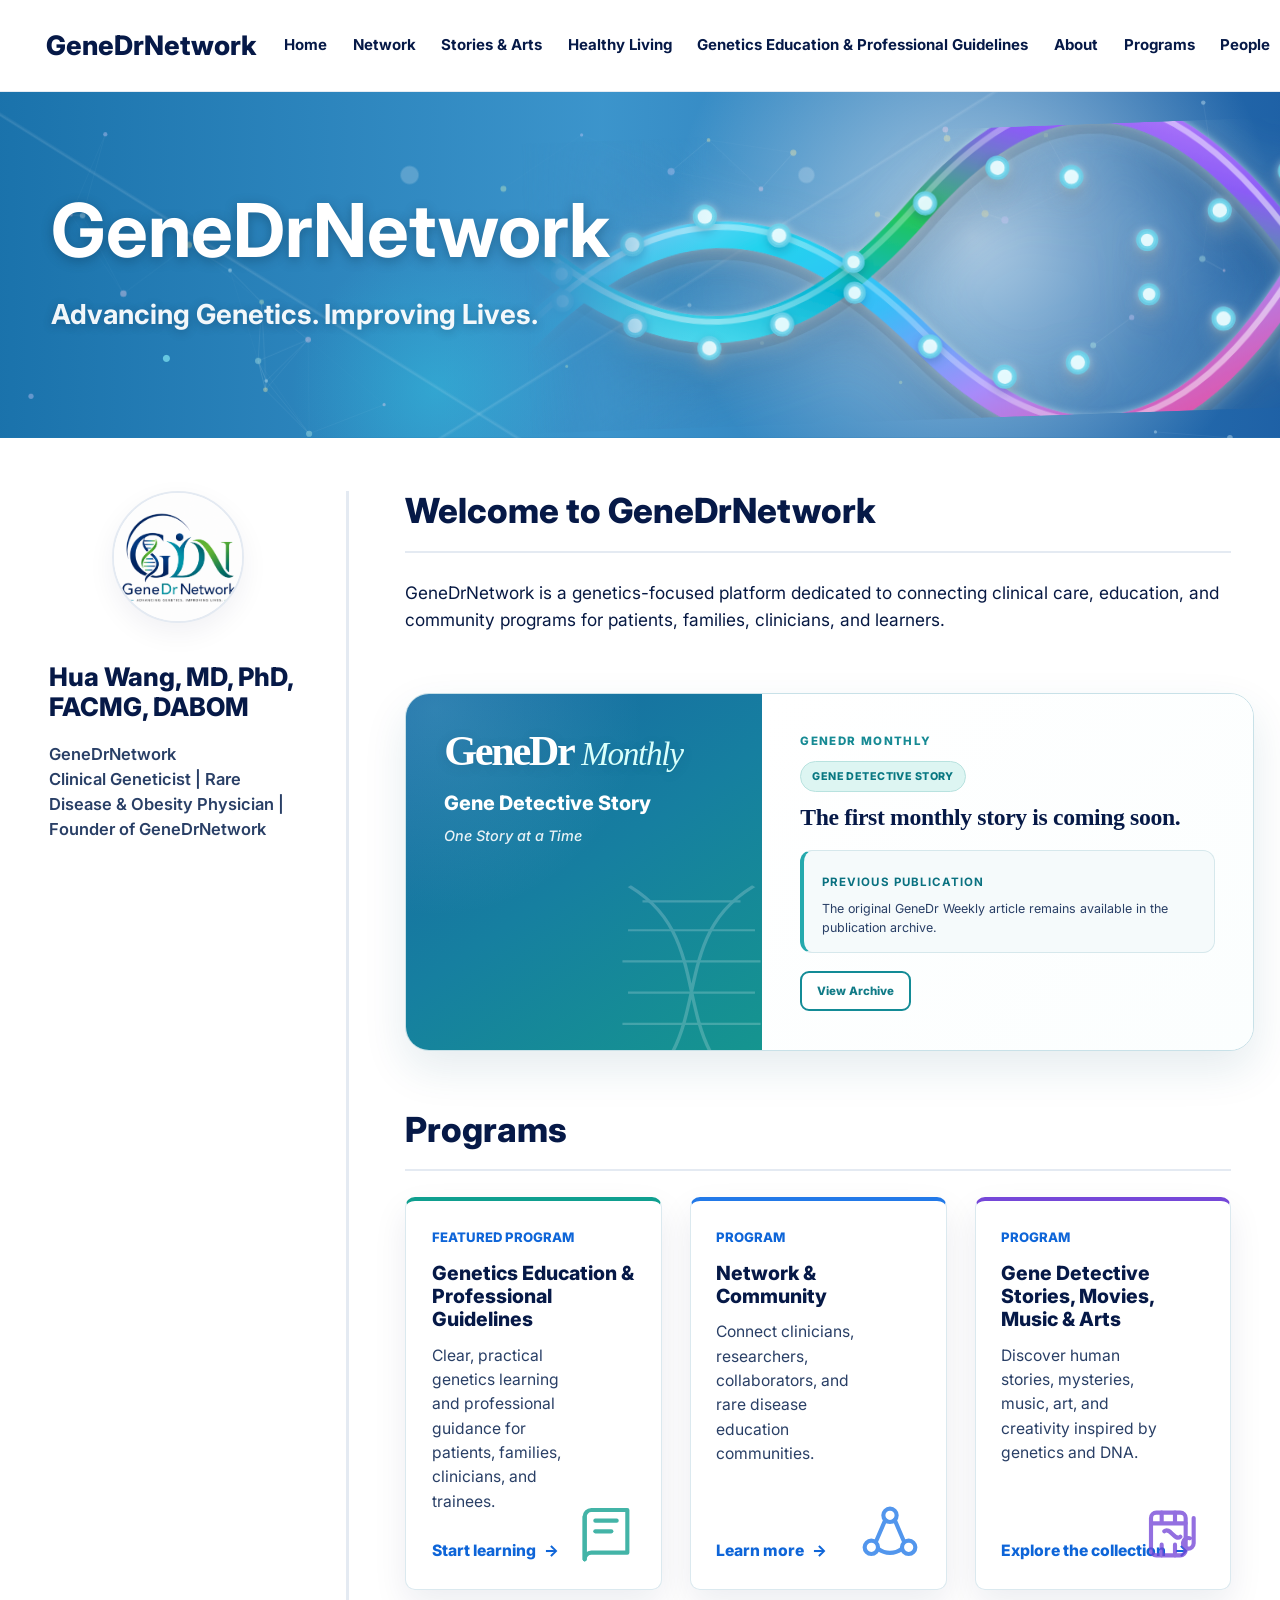
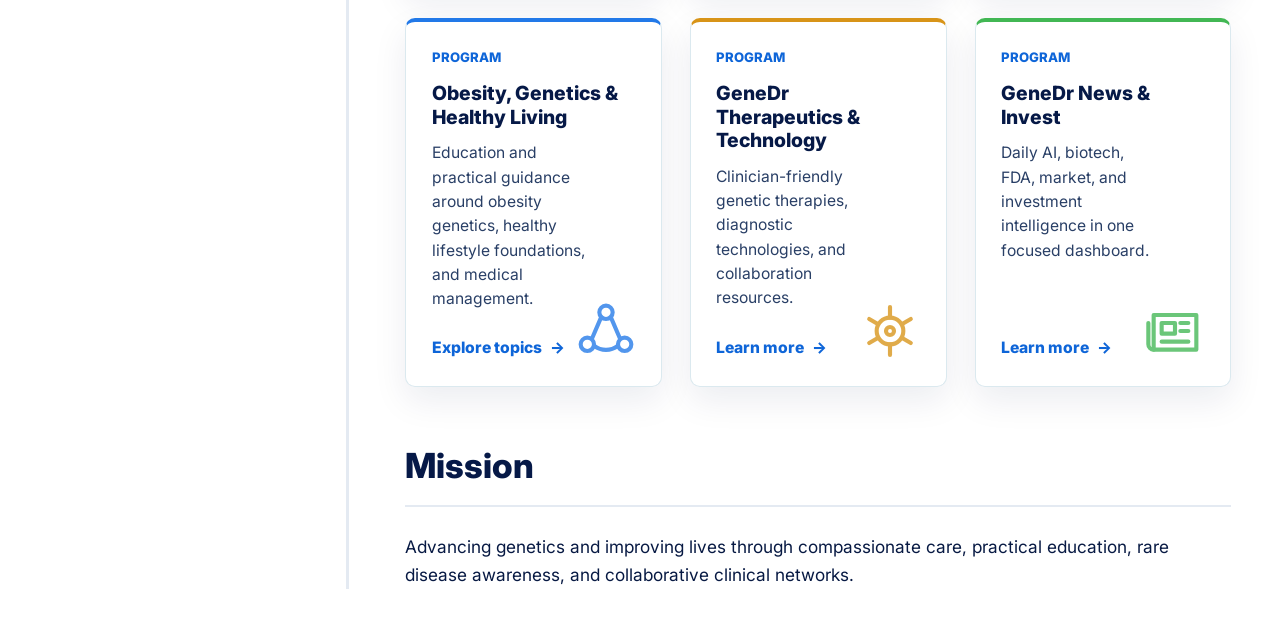
==== commit d316ee8e: "Convert GeneDr Weekly to monthly story publishing" ====
--- a/index.html
+++ b/index.html
@@ -18,7 +18,7 @@
       href="https://fonts.googleapis.com/css2?family=Inter:wght@400;500;600;700;800&display=swap"
       rel="stylesheet"
     />
-    <link rel="stylesheet" href="styles.css?v=20260713-editorial" />
+    <link rel="stylesheet" href="styles.css?v=20260813-monthly" />
   </head>
   <body>
     <header class="site-header">
@@ -279,9 +279,8 @@
         </article>
       </div>
     </main>
-    <script src="data/genedr-weekly-settings.js?v=20260713-editorial"></script>
-    <script src="data/genedr-weekly-issues.js?v=20260713-editorial"></script>
-    <script src="assets/genedr-weekly.js?v=20260713-editorial"></script>
+    <script src="data/genedr-weekly-issues.js?v=20260813-monthly"></script>
+    <script src="assets/genedr-weekly.js?v=20260813-monthly"></script>
     <script src="script.js"></script>
   </body>
 </html>
--- a/styles.css
+++ b/styles.css
@@ -424,7 +424,10 @@
 .weekly-archive-filters button:hover,.weekly-archive-filters button:focus-visible,.weekly-archive-filters button.is-active { border-color: #138b96; color: #fff; background: #138b96; }
 .weekly-archive-empty { margin: 0; padding: 28px; border: 1px dashed #bcd6dd; border-radius: 14px; color: #526b7d; background: #fff; text-align: center; }
 .weekly-archive-list { display: grid; gap: 20px; }
+.monthly-archive-group+.monthly-archive-group { margin-top: 42px; padding-top: 34px; border-top: 2px solid #dce9ed; }
+.monthly-archive-group>h2 { margin: 0 0 20px; color: #092f54; font-family: Georgia,"Times New Roman",serif; font-size: clamp(1.5rem,2.7vw,2.2rem); }
 .weekly-archive-card { display: block; padding: clamp(25px,4vw,40px); border: 1px solid #d7e3ea; border-left: 5px solid #159ba5; border-radius: 16px; background: #fff; box-shadow: 0 12px 28px rgba(6,25,71,.07); transition: transform 160ms ease,box-shadow 160ms ease; }
+.weekly-archive-card-legacy { border-left-color: #6f8798; }
 .weekly-archive-card:hover,.weekly-archive-card:focus-visible { transform: translateY(-3px); box-shadow: 0 19px 38px rgba(6,25,71,.13); }
 .weekly-archive-meta,.weekly-archive-footer,.weekly-article-meta { display: flex; flex-wrap: wrap; gap: 9px 20px; align-items: center; color: #5d7087; font-size: .78rem; font-weight: 800; text-transform: uppercase; }
 .weekly-archive-card h2 { margin: 12px 0 8px; color: var(--navy); font-size: clamp(1.4rem,2.4vw,2rem); line-height: 1.2; }
@@ -458,6 +461,11 @@
 .weekly-article section:first-of-type p:last-child,.weekly-article section:first-of-type strong { color: #17345f; font-weight: 800; }
 .weekly-article li { color: #243b53; font-weight: 500; line-height: 1.7; }
 .weekly-article li+li { margin-top: 9px; }
+.monthly-story-body { display: grid; gap: 20px; }
+.monthly-story-body .monthly-story-section { margin: 0; }
+.monthly-story-body .monthly-story-opening { border-left: 5px solid #159ba5; }
+.monthly-story-body section:first-of-type p:last-child { color: #243b53; font-weight: 500; }
+.monthly-story-body section p br { content: ""; display: block; margin-top: .55em; }
 .weekly-editors-note { scroll-margin-top: 24px; padding: clamp(27px,4vw,44px); border: 1px solid #bcdedd; border-left: 5px solid #159ba5; border-radius: 18px; background: linear-gradient(145deg,#f2fbfa,#fff); box-shadow: 0 10px 26px rgba(18,73,101,.065); }
 .weekly-editors-note h2 { margin: 0 0 17px; color: #087d89; font-family: Georgia,"Times New Roman",serif; font-size: clamp(1.4rem,2.4vw,2rem); }
 .weekly-editors-note p { margin: 0; color: #243b53; font-weight: 500; line-height: 1.7; }
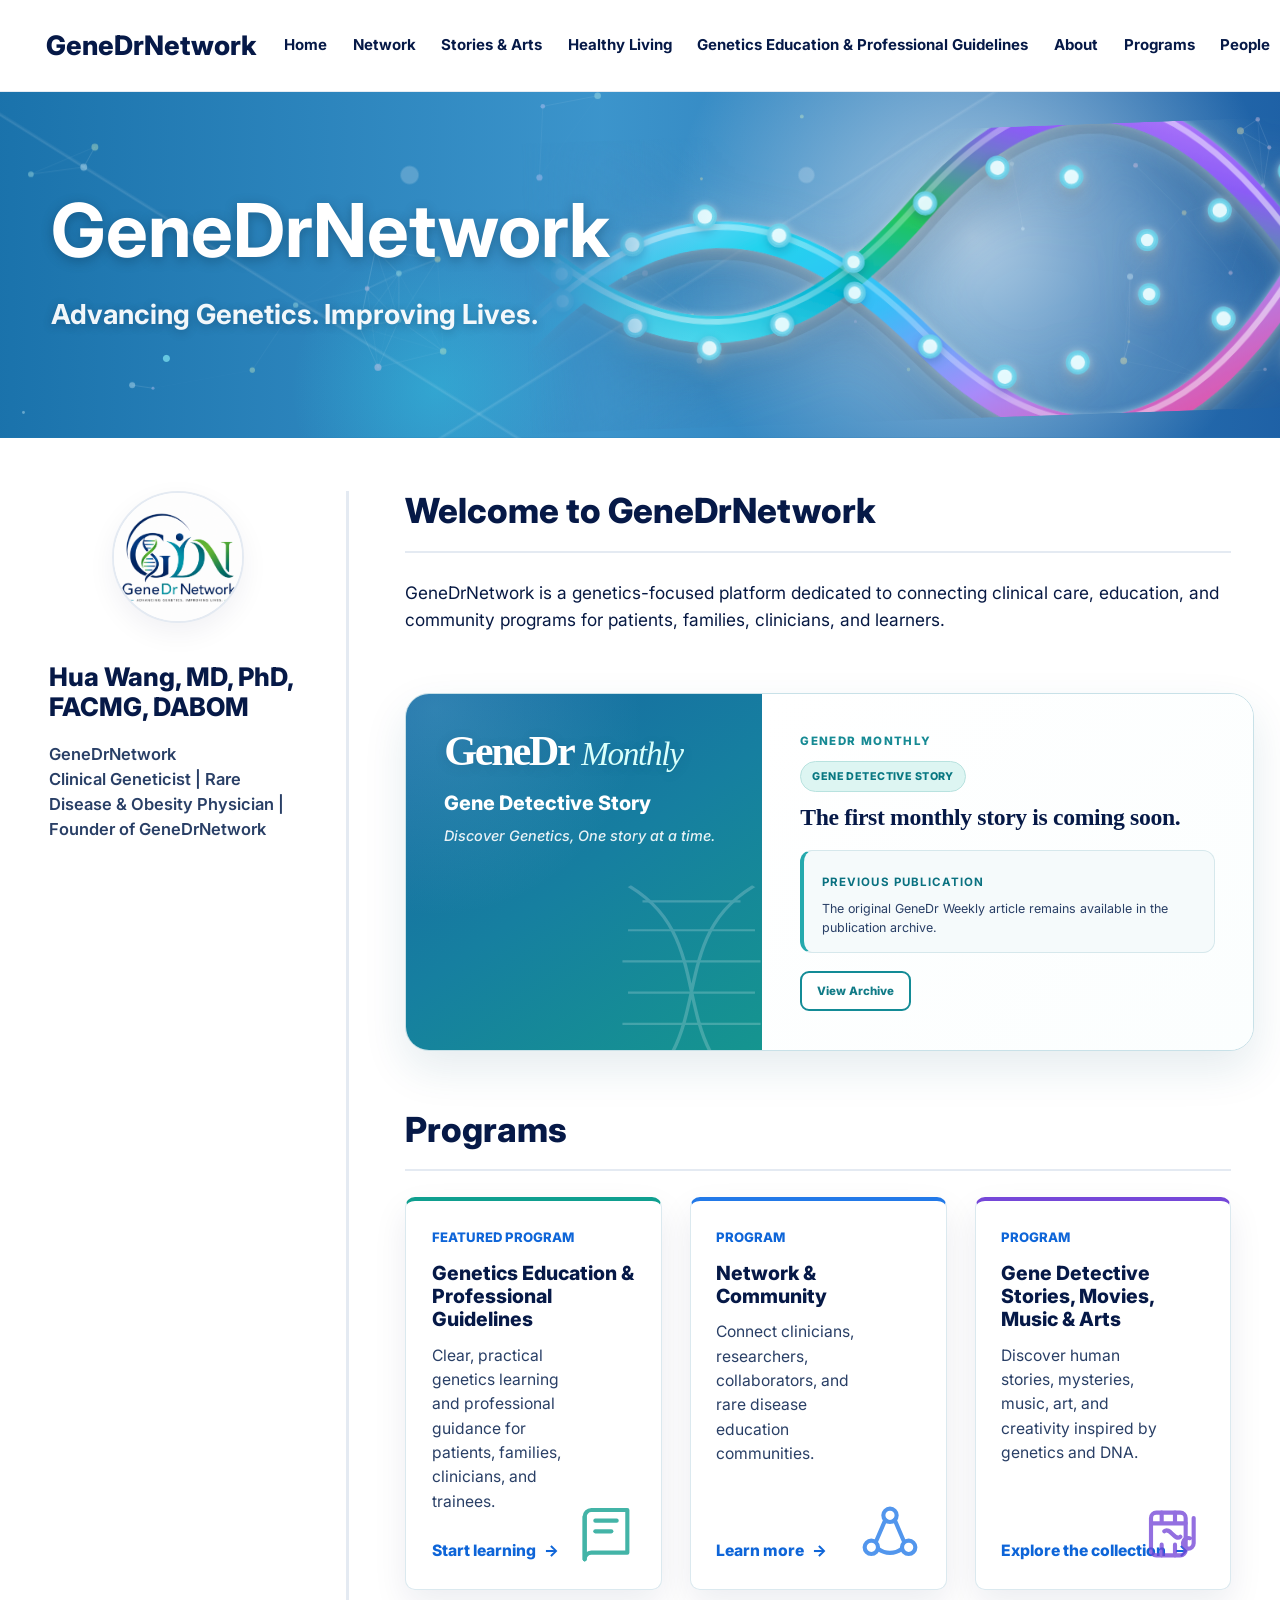
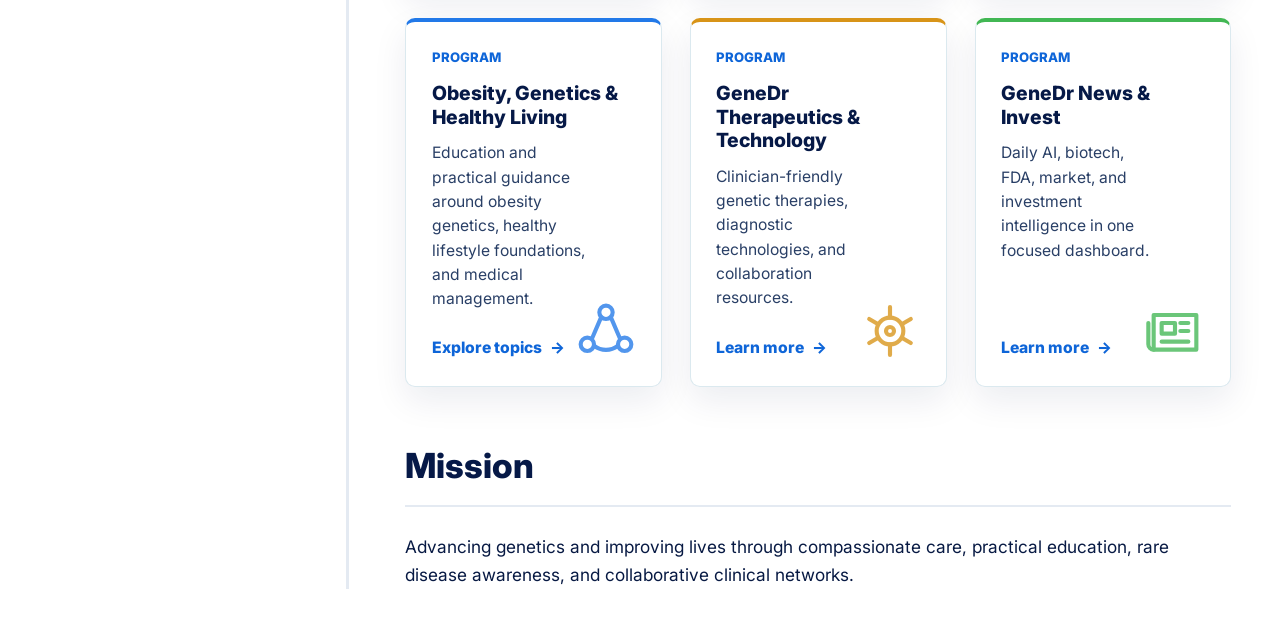
==== commit e3beb25f: "Restore original GeneDr story tagline" ====
--- a/index.html
+++ b/index.html
@@ -18,7 +18,7 @@
       href="https://fonts.googleapis.com/css2?family=Inter:wght@400;500;600;700;800&display=swap"
       rel="stylesheet"
     />
-    <link rel="stylesheet" href="styles.css?v=20260813-monthly" />
+    <link rel="stylesheet" href="styles.css?v=20260813-monthly-2" />
   </head>
   <body>
     <header class="site-header">
@@ -279,8 +279,8 @@
         </article>
       </div>
     </main>
-    <script src="data/genedr-weekly-issues.js?v=20260813-monthly"></script>
-    <script src="assets/genedr-weekly.js?v=20260813-monthly"></script>
+    <script src="data/genedr-weekly-issues.js?v=20260813-monthly-2"></script>
+    <script src="assets/genedr-weekly.js?v=20260813-monthly-2"></script>
     <script src="script.js"></script>
   </body>
 </html>
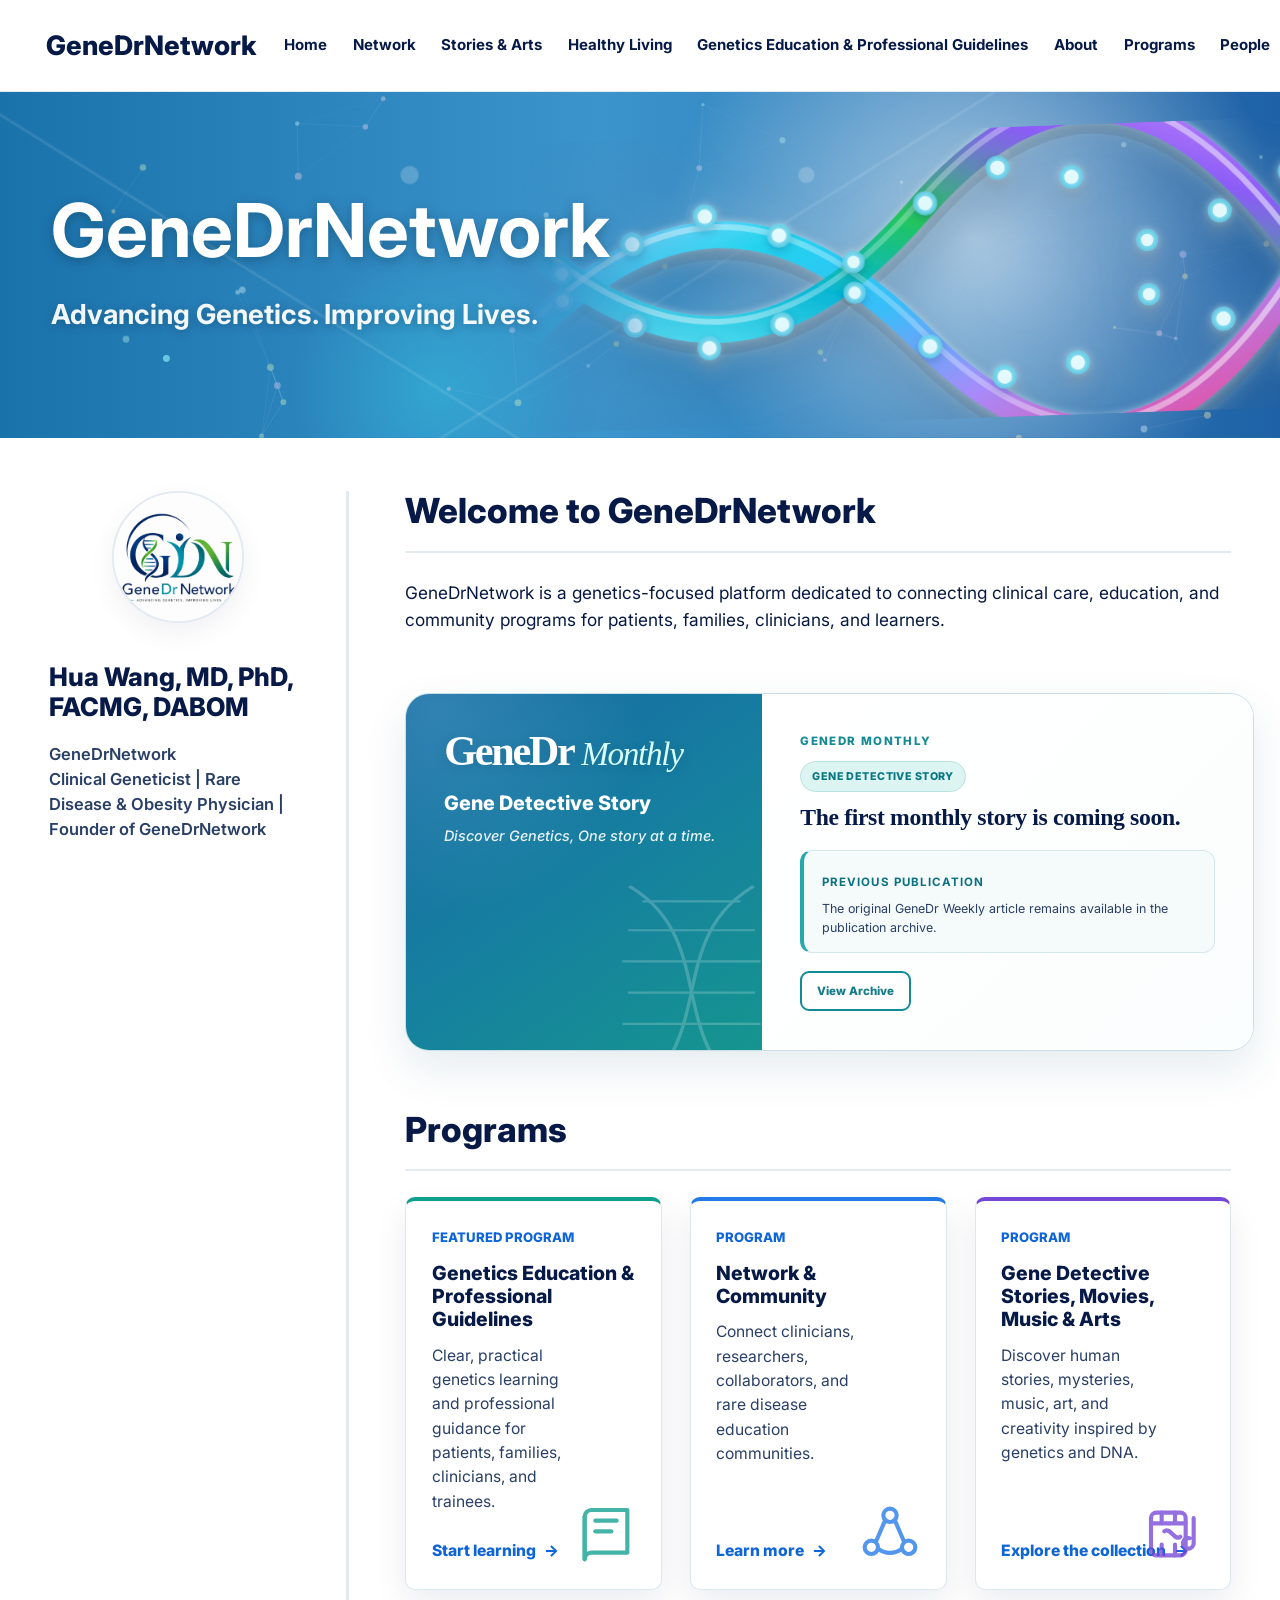
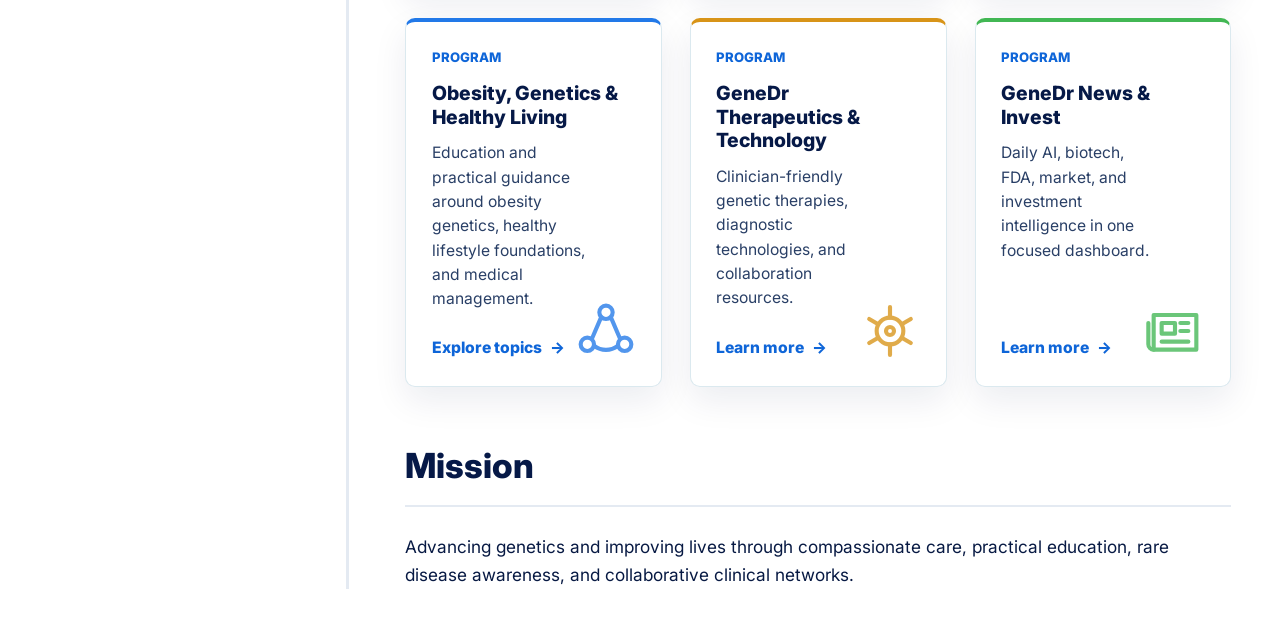
==== commit 1a4cd6d0: "Add DOCX and PDF story importing" ====
--- a/index.html
+++ b/index.html
@@ -18,7 +18,7 @@
       href="https://fonts.googleapis.com/css2?family=Inter:wght@400;500;600;700;800&display=swap"
       rel="stylesheet"
     />
-    <link rel="stylesheet" href="styles.css?v=20260813-monthly-2" />
+    <link rel="stylesheet" href="styles.css?v=20260813-monthly-3" />
   </head>
   <body>
     <header class="site-header">
@@ -279,8 +279,8 @@
         </article>
       </div>
     </main>
-    <script src="data/genedr-weekly-issues.js?v=20260813-monthly-2"></script>
-    <script src="assets/genedr-weekly.js?v=20260813-monthly-2"></script>
+    <script src="data/genedr-weekly-issues.js?v=20260813-monthly-3"></script>
+    <script src="assets/genedr-weekly.js?v=20260813-monthly-3"></script>
     <script src="script.js"></script>
   </body>
 </html>
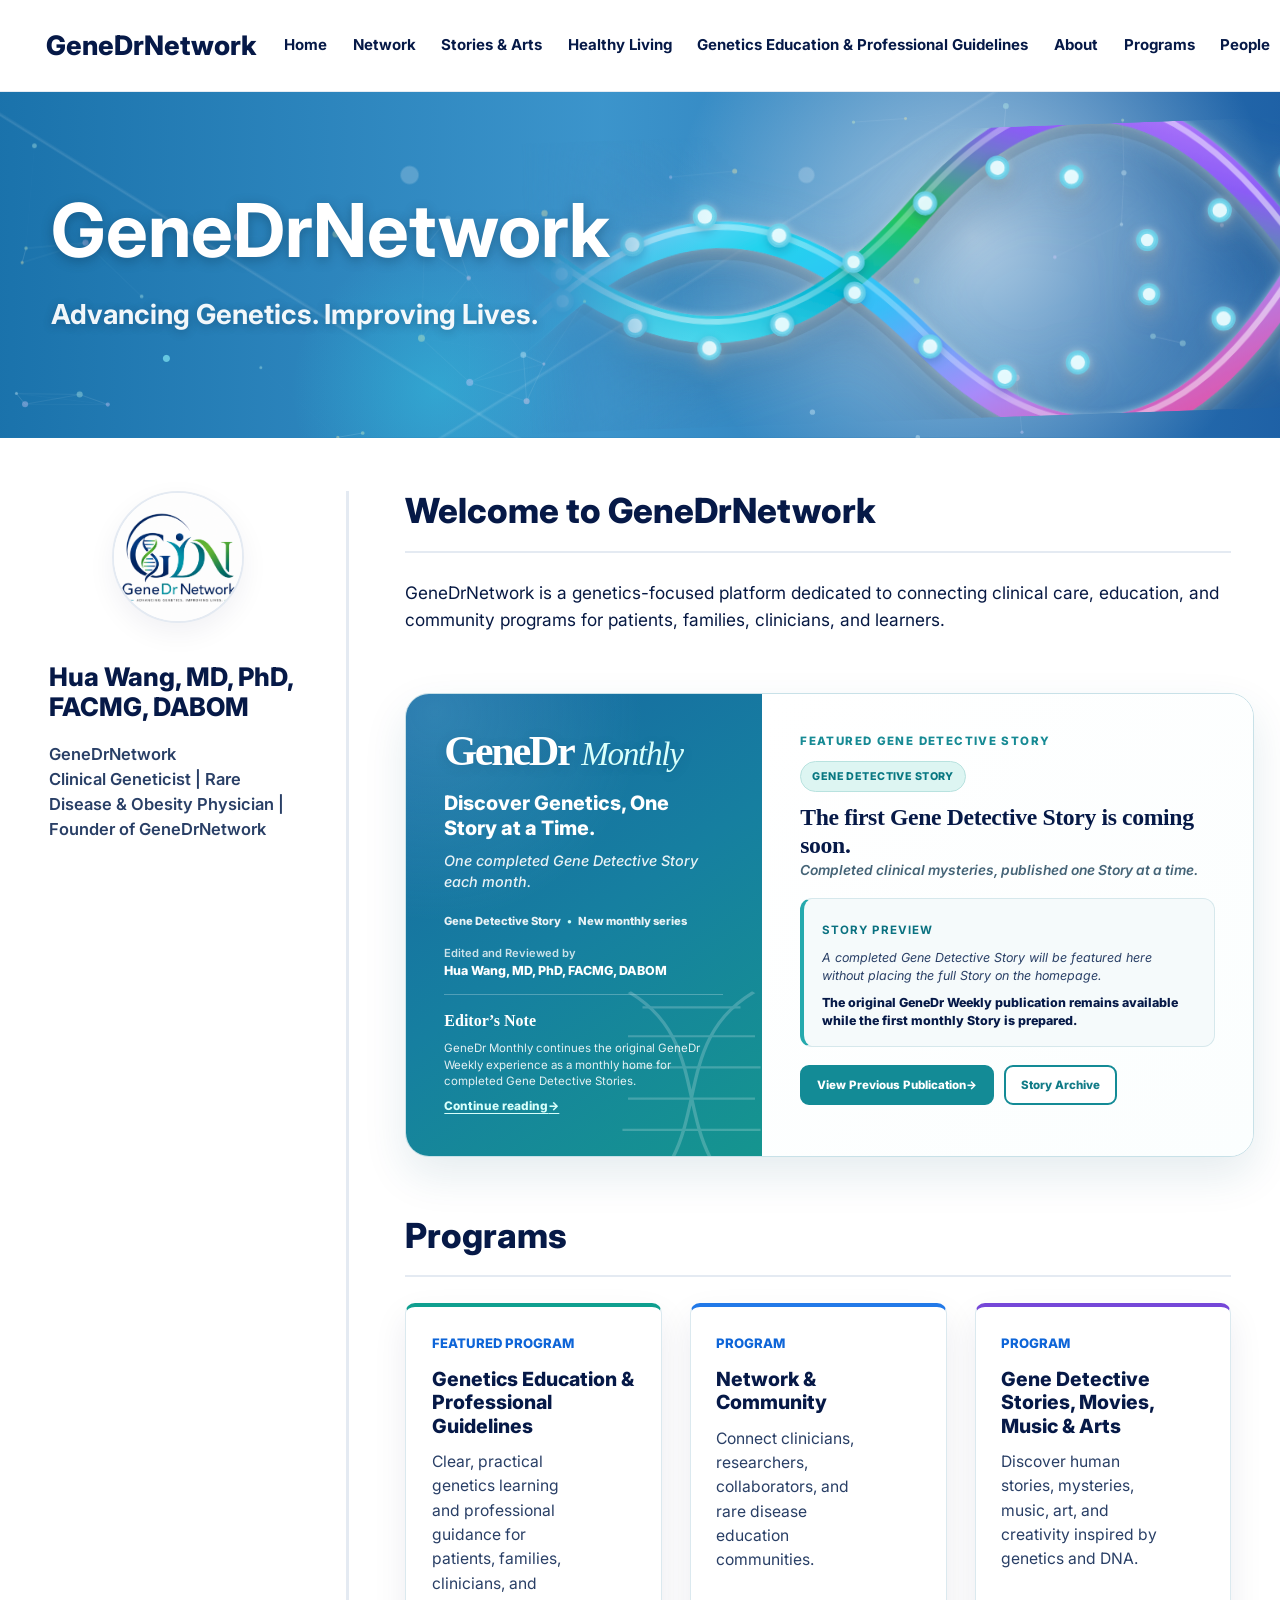
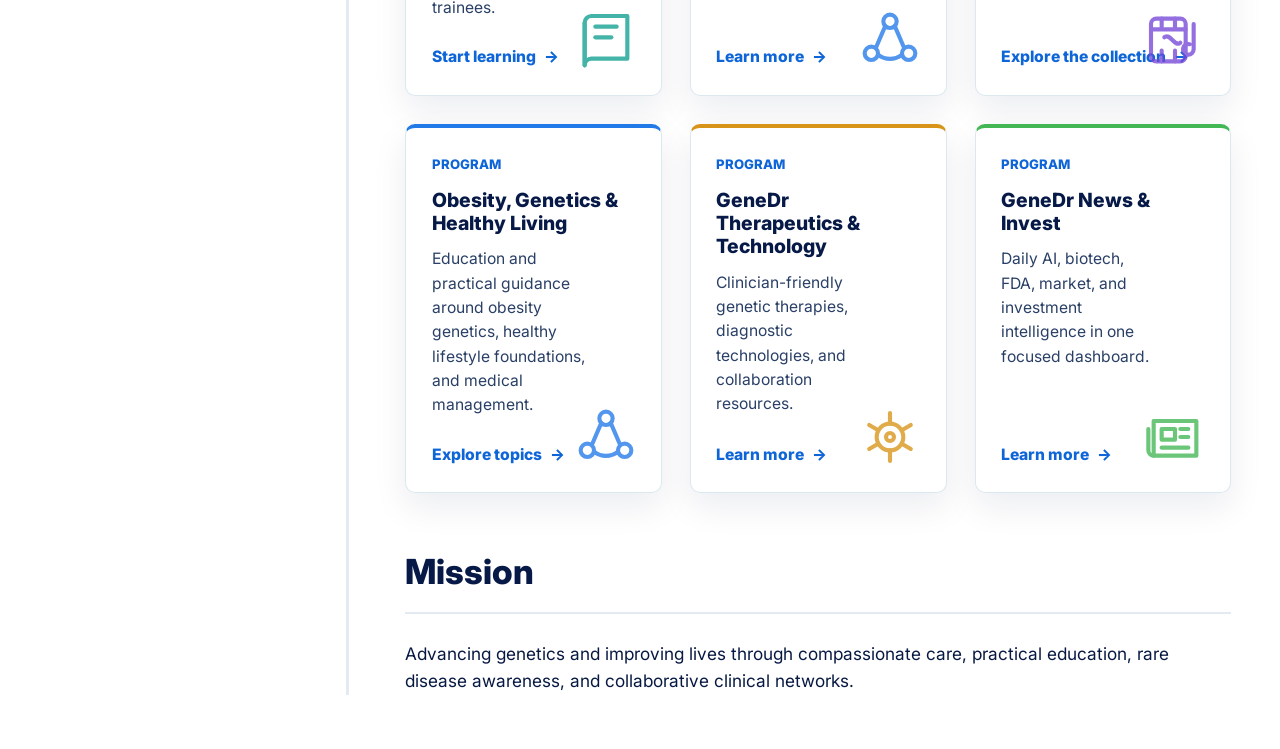
==== commit b479d128: "Restore original GeneDr publication experience" ====
--- a/index.html
+++ b/index.html
@@ -18,7 +18,7 @@
       href="https://fonts.googleapis.com/css2?family=Inter:wght@400;500;600;700;800&display=swap"
       rel="stylesheet"
     />
-    <link rel="stylesheet" href="styles.css?v=20260813-monthly-3" />
+    <link rel="stylesheet" href="styles.css?v=20260813-monthly-4" />
   </head>
   <body>
     <header class="site-header">
@@ -279,8 +279,9 @@
         </article>
       </div>
     </main>
-    <script src="data/genedr-weekly-issues.js?v=20260813-monthly-3"></script>
-    <script src="assets/genedr-weekly.js?v=20260813-monthly-3"></script>
+    <script src="data/genedr-weekly-settings.js?v=20260813-monthly-4"></script>
+    <script src="data/genedr-weekly-issues.js?v=20260813-monthly-4"></script>
+    <script src="assets/genedr-weekly.js?v=20260813-monthly-4"></script>
     <script src="script.js"></script>
   </body>
 </html>
--- a/styles.css
+++ b/styles.css
@@ -394,6 +394,7 @@
 .weekly-overline { color: #168a94; }
 .weekly-story>.weekly-category { margin: 0 0 12px; }
 .weekly-story h3 { max-width: 780px; margin: 0; color: var(--navy); font-family: Georgia,"Times New Roman",serif; font-size: clamp(1.45rem,1.85vw,2rem); font-weight: 700; line-height: 1.18; letter-spacing: -.015em; }
+.weekly-feature-subtitle { margin: 10px 0 0; color: #456477; font-size: clamp(.86rem,.94vw,1rem); font-style: italic; font-weight: 600; line-height: 1.5; }
 .weekly-editor-credit { position: relative; z-index: 1; display: grid; gap: 2px; margin-top: 15px; font-size: .75rem; line-height: 1.35; }
 .weekly-editor-credit span { color: #5a7182; font-size: .7rem; font-weight: 600; }
 .weekly-editor-credit strong { color: #17345f; font-size: .78rem; font-weight: 800; }
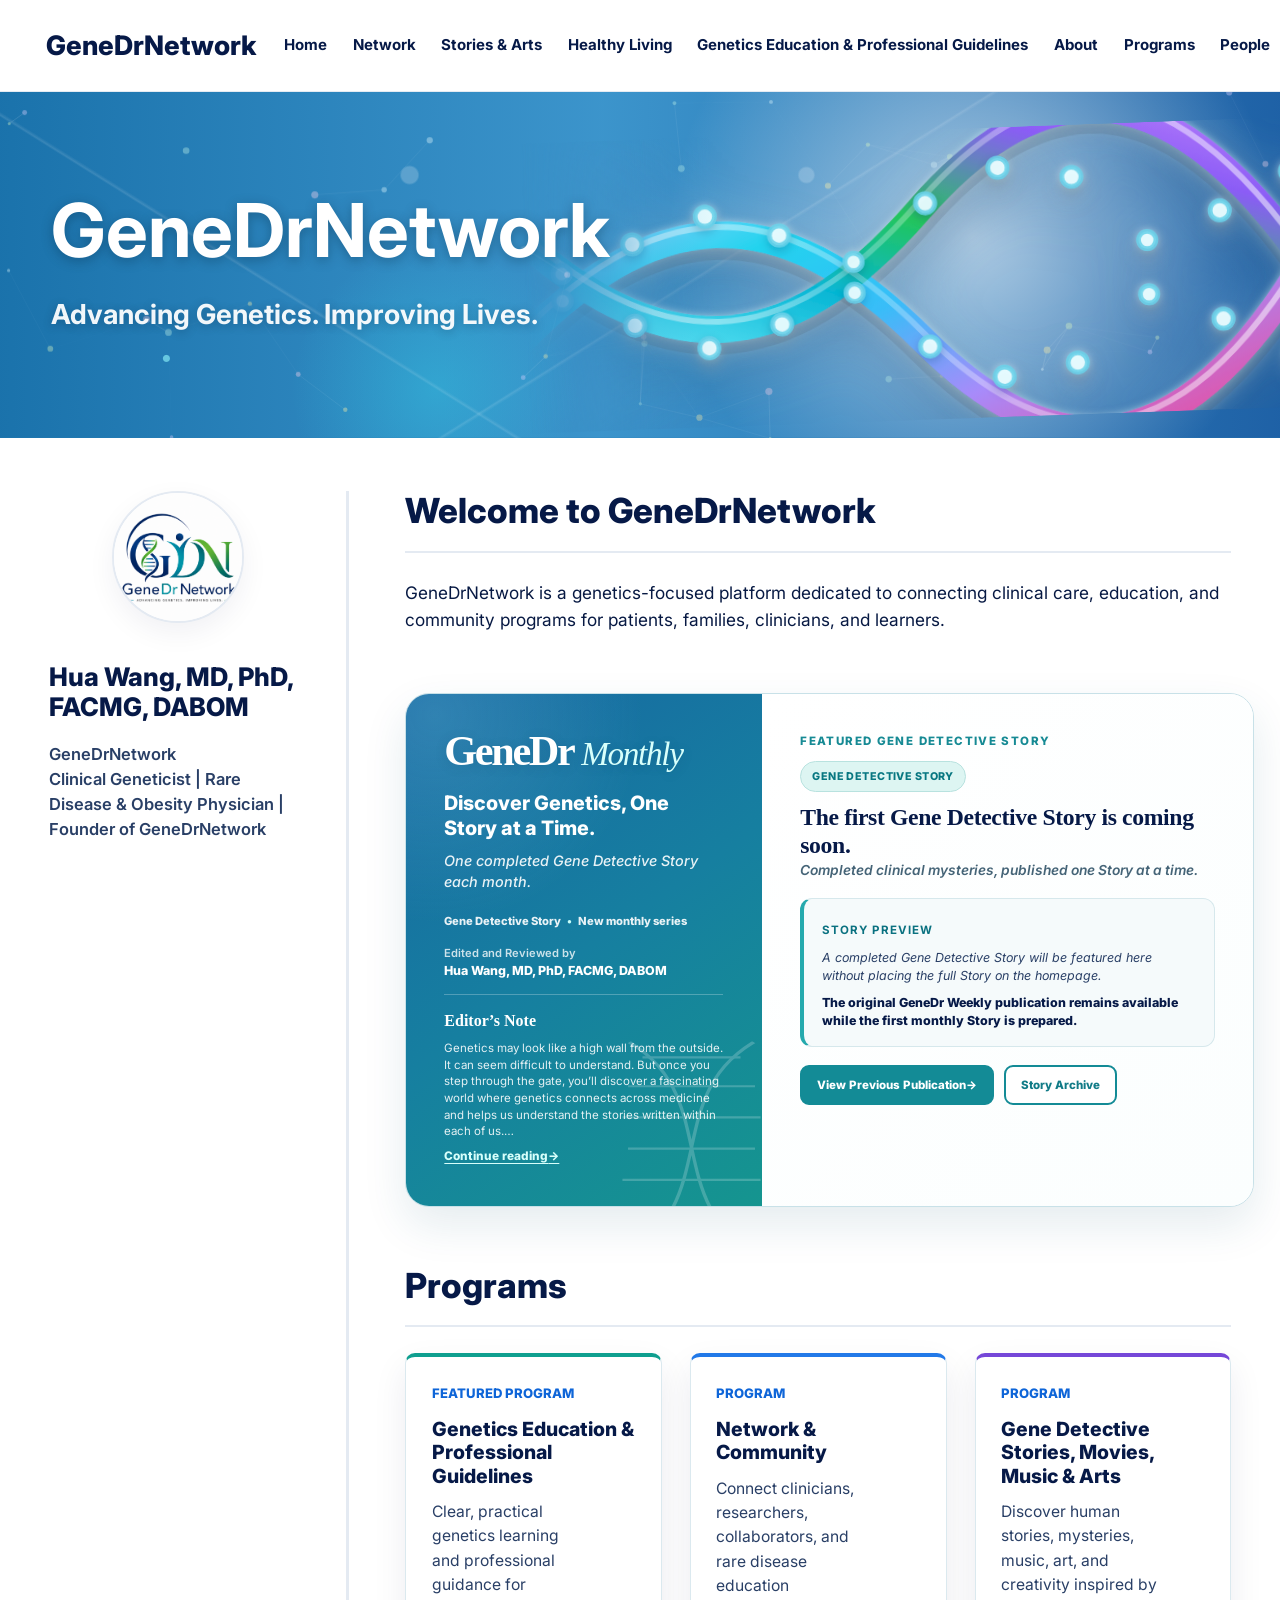
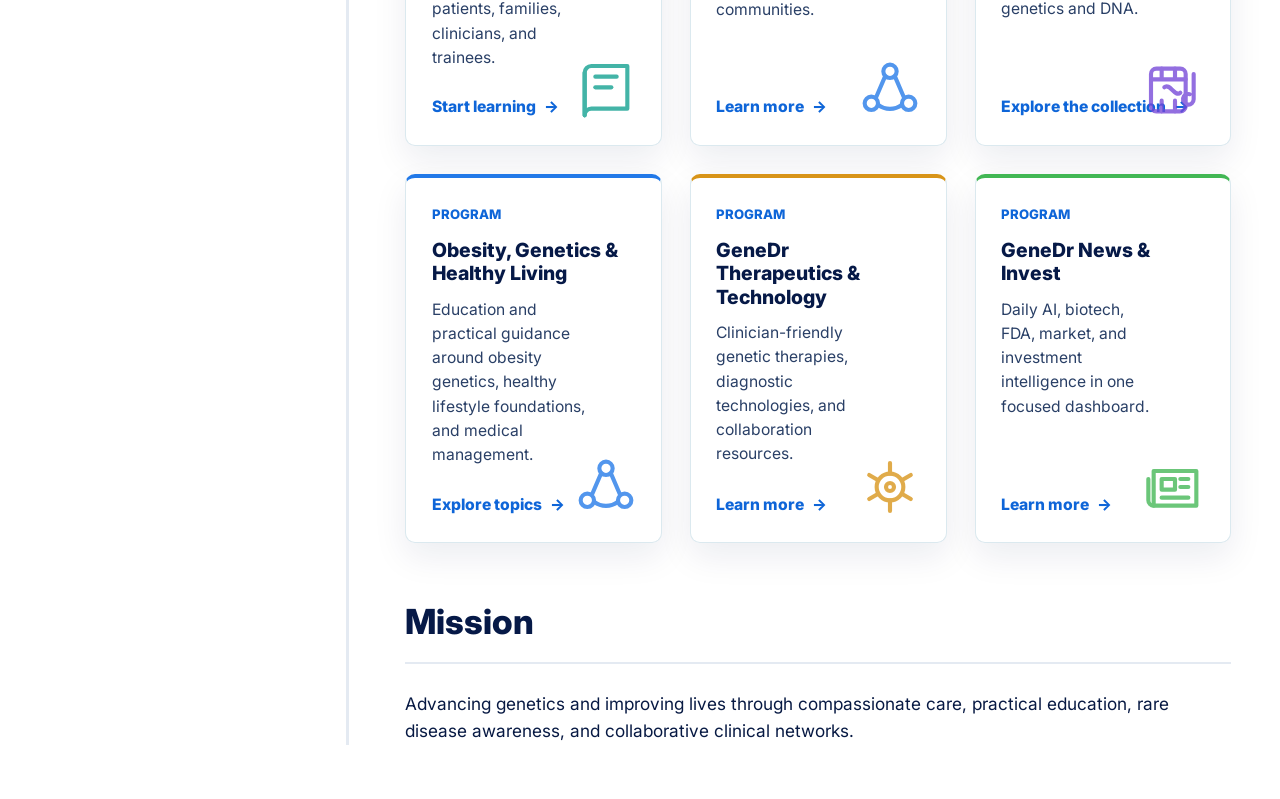
==== commit a7ae40bc: "Set permanent GeneDr Monthly editor note" ====
--- a/index.html
+++ b/index.html
@@ -18,7 +18,7 @@
       href="https://fonts.googleapis.com/css2?family=Inter:wght@400;500;600;700;800&display=swap"
       rel="stylesheet"
     />
-    <link rel="stylesheet" href="styles.css?v=20260813-monthly-4" />
+    <link rel="stylesheet" href="styles.css?v=20260813-monthly-5" />
   </head>
   <body>
     <header class="site-header">
@@ -279,9 +279,9 @@
         </article>
       </div>
     </main>
-    <script src="data/genedr-weekly-settings.js?v=20260813-monthly-4"></script>
-    <script src="data/genedr-weekly-issues.js?v=20260813-monthly-4"></script>
-    <script src="assets/genedr-weekly.js?v=20260813-monthly-4"></script>
+    <script src="data/genedr-weekly-settings.js?v=20260813-monthly-5"></script>
+    <script src="data/genedr-weekly-issues.js?v=20260813-monthly-5"></script>
+    <script src="assets/genedr-weekly.js?v=20260813-monthly-5"></script>
     <script src="script.js"></script>
   </body>
 </html>
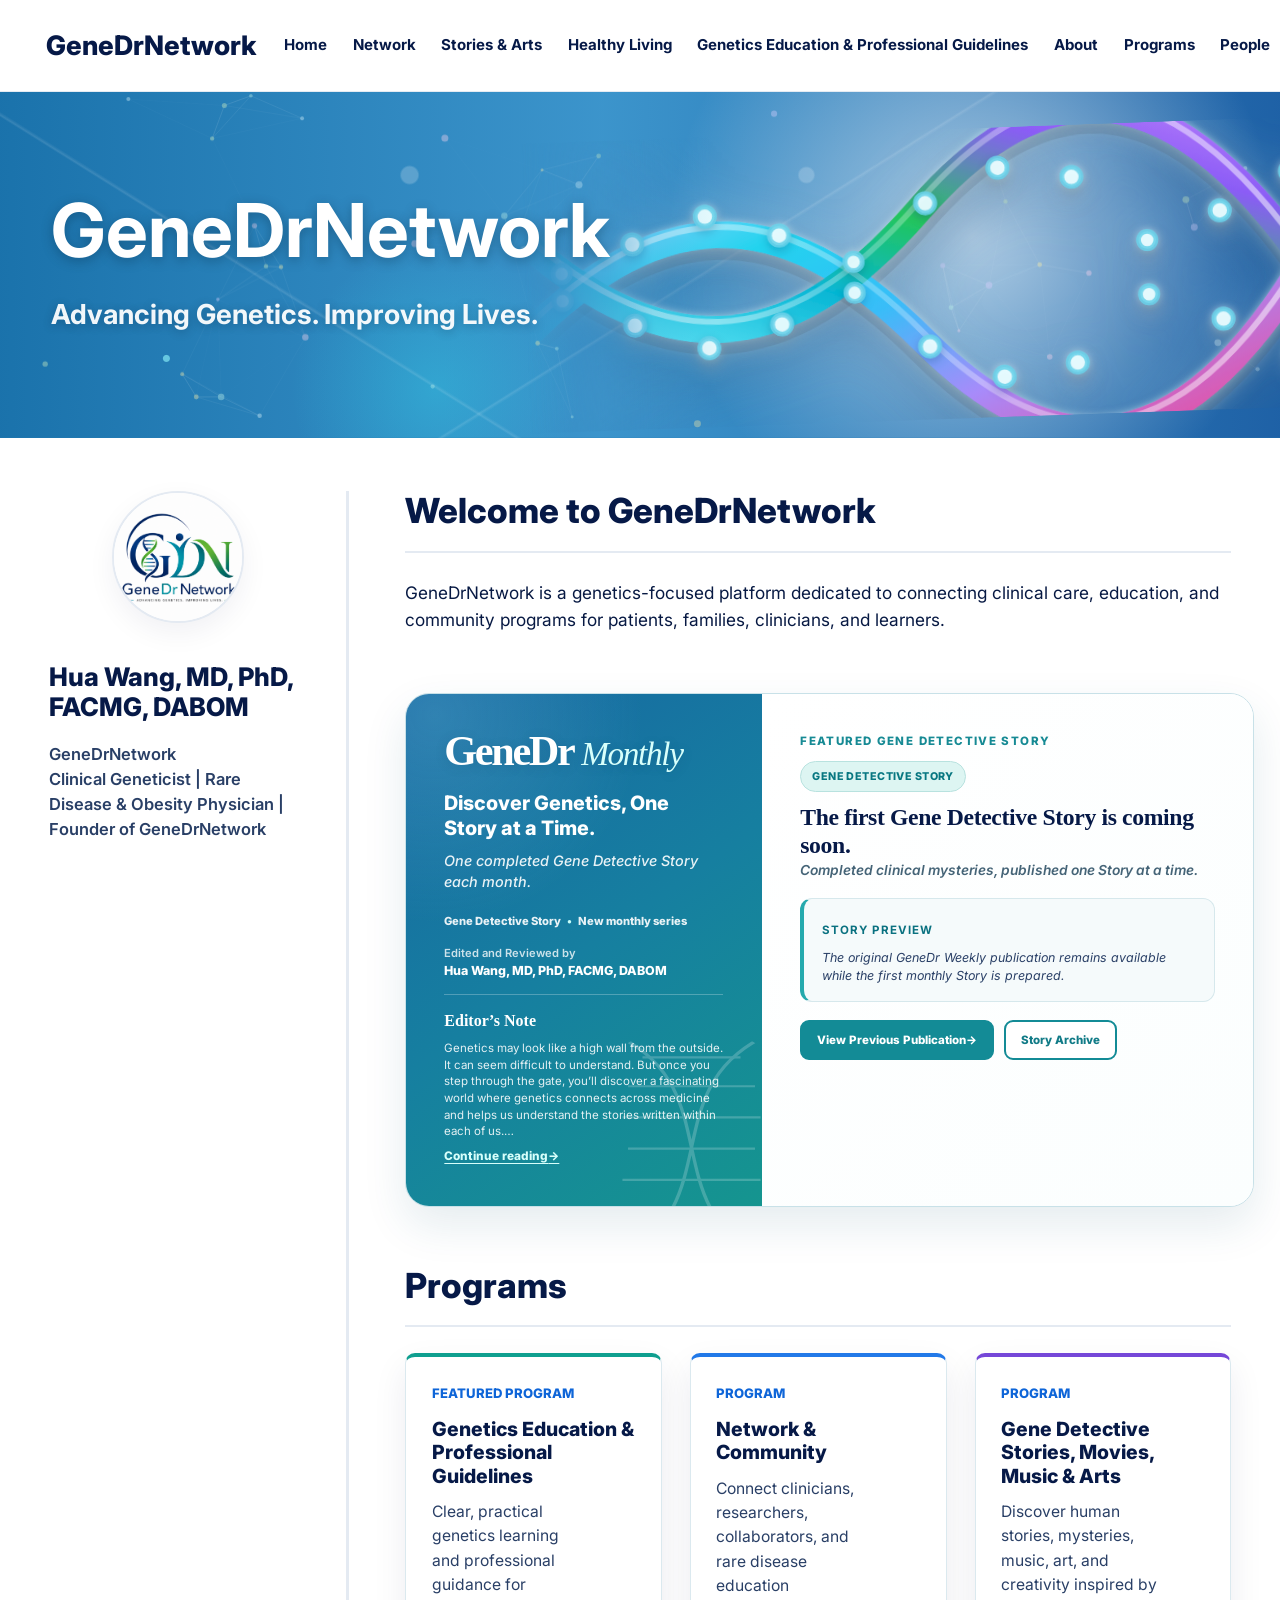
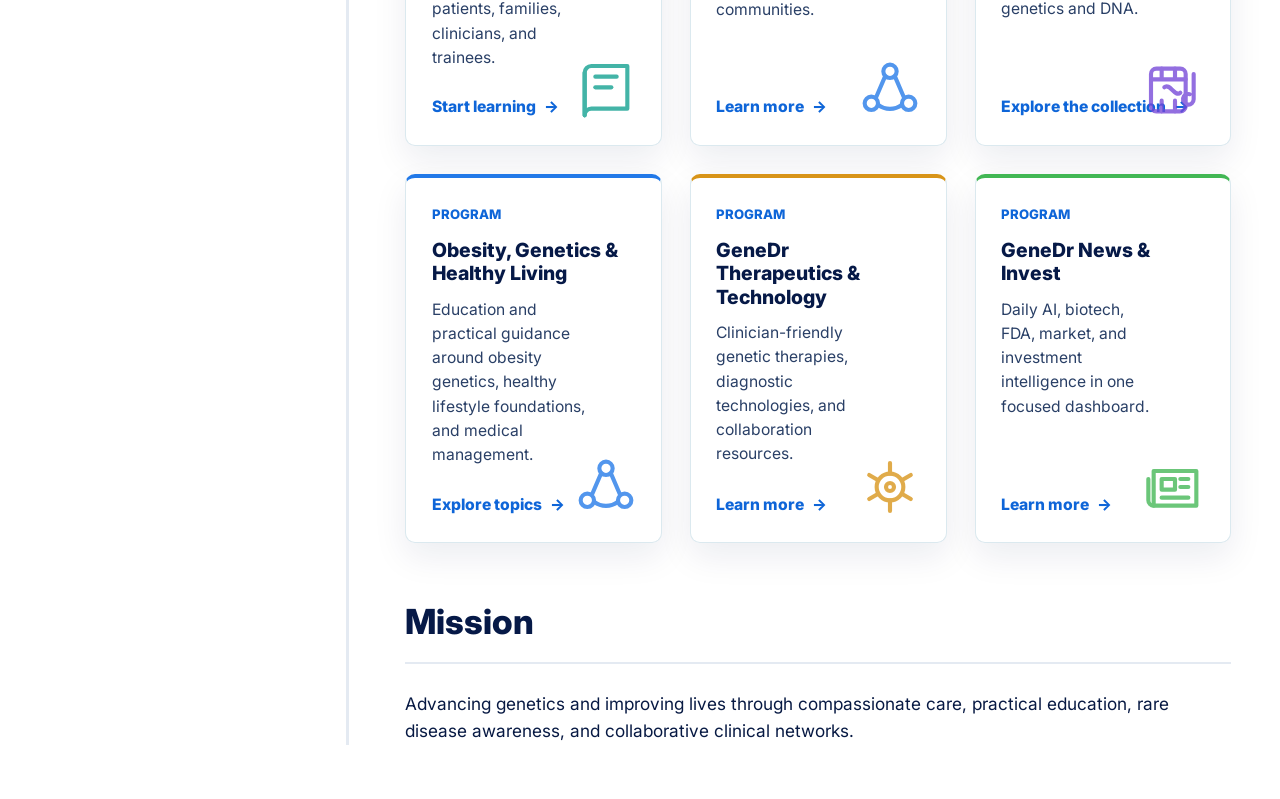
==== commit f09febfe: "Improve published story revisions and teasers" ====
--- a/index.html
+++ b/index.html
@@ -18,7 +18,7 @@
       href="https://fonts.googleapis.com/css2?family=Inter:wght@400;500;600;700;800&display=swap"
       rel="stylesheet"
     />
-    <link rel="stylesheet" href="styles.css?v=20260813-monthly-5" />
+    <link rel="stylesheet" href="styles.css?v=20260813-monthly-6" />
   </head>
   <body>
     <header class="site-header">
@@ -279,9 +279,9 @@
         </article>
       </div>
     </main>
-    <script src="data/genedr-weekly-settings.js?v=20260813-monthly-5"></script>
-    <script src="data/genedr-weekly-issues.js?v=20260813-monthly-5"></script>
-    <script src="assets/genedr-weekly.js?v=20260813-monthly-5"></script>
+    <script src="data/genedr-weekly-settings.js?v=20260813-monthly-6"></script>
+    <script src="data/genedr-weekly-issues.js?v=20260813-monthly-6"></script>
+    <script src="assets/genedr-weekly.js?v=20260813-monthly-6"></script>
     <script src="script.js"></script>
   </body>
 </html>
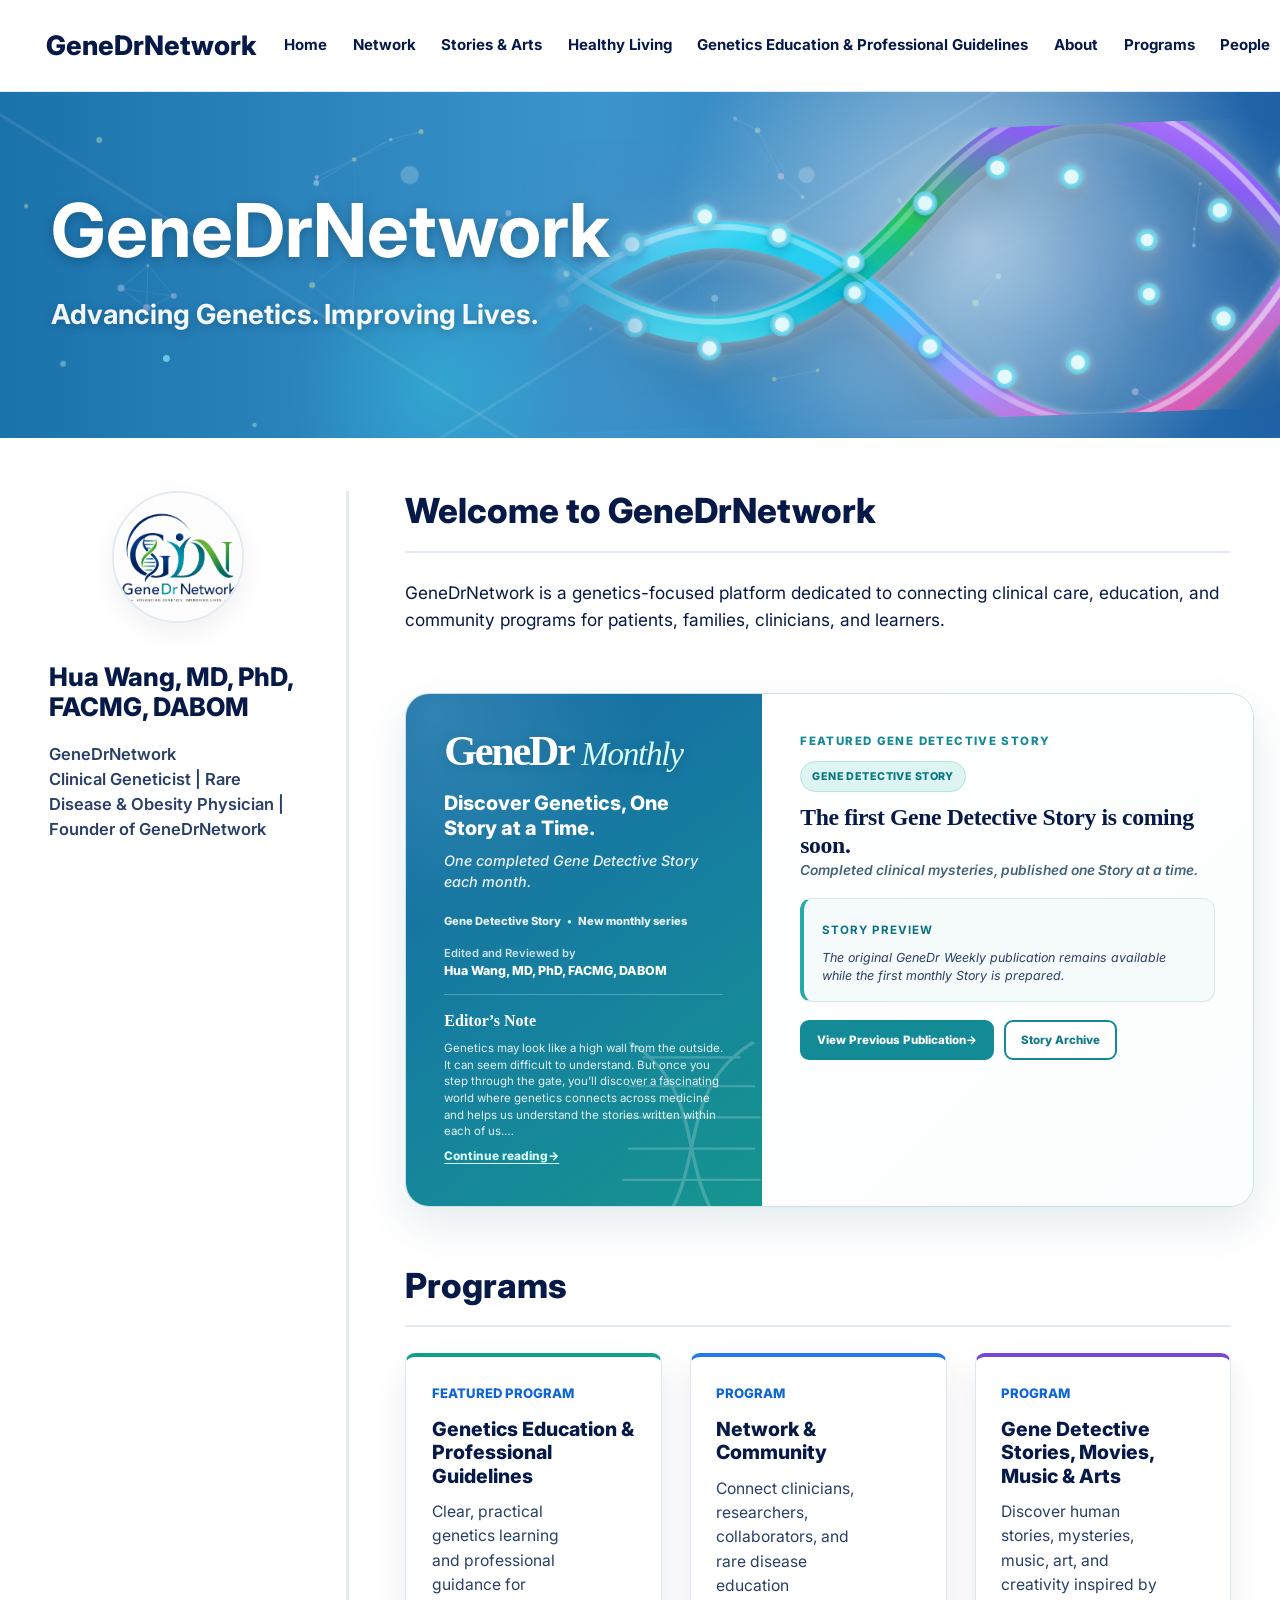
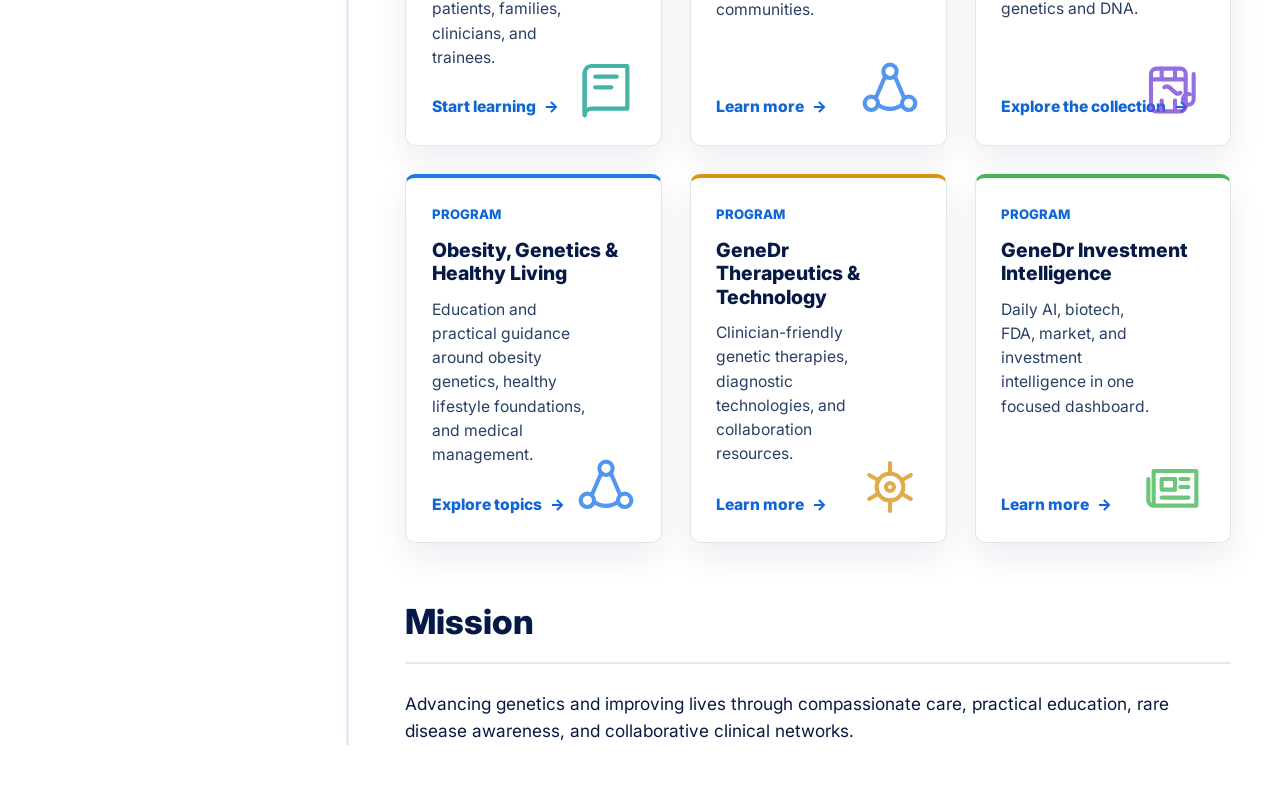
==== commit 527a6e85: "Redesign investment intelligence dashboard" ====
--- a/index.html
+++ b/index.html
@@ -5,7 +5,7 @@
     <meta name="viewport" content="width=device-width, initial-scale=1" />
     <meta
       name="description"
-      content="GeneDrNetwork advances genetics and improves lives through clinical programs, network and community programs, genetics education, Gene Detective Stories, Movies, Music &amp; Arts, therapeutics and technology updates, and GeneDr News &amp; Invest."
+      content="GeneDrNetwork advances genetics and improves lives through clinical programs, network and community programs, genetics education, Gene Detective Stories, Movies, Music &amp; Arts, therapeutics and technology updates, and GeneDr Investment Intelligence."
     />
     <title>GeneDrNetwork</title>
     <link rel="icon" type="image/png" href="assets/genedrnetwork-logo.png" />
@@ -252,7 +252,7 @@
               </a>
               <a class="program-card program-card-news" href="programs/genedrnews.html">
                 <span class="program-label">Program</span>
-                <strong>GeneDr News &amp; Invest</strong>
+                <strong>GeneDr Investment Intelligence</strong>
                 <p>Daily AI, biotech, FDA, market, and investment intelligence in one focused dashboard.</p>
                 <span class="learn-more">Learn more</span>
                 <span class="program-icon" aria-hidden="true">
